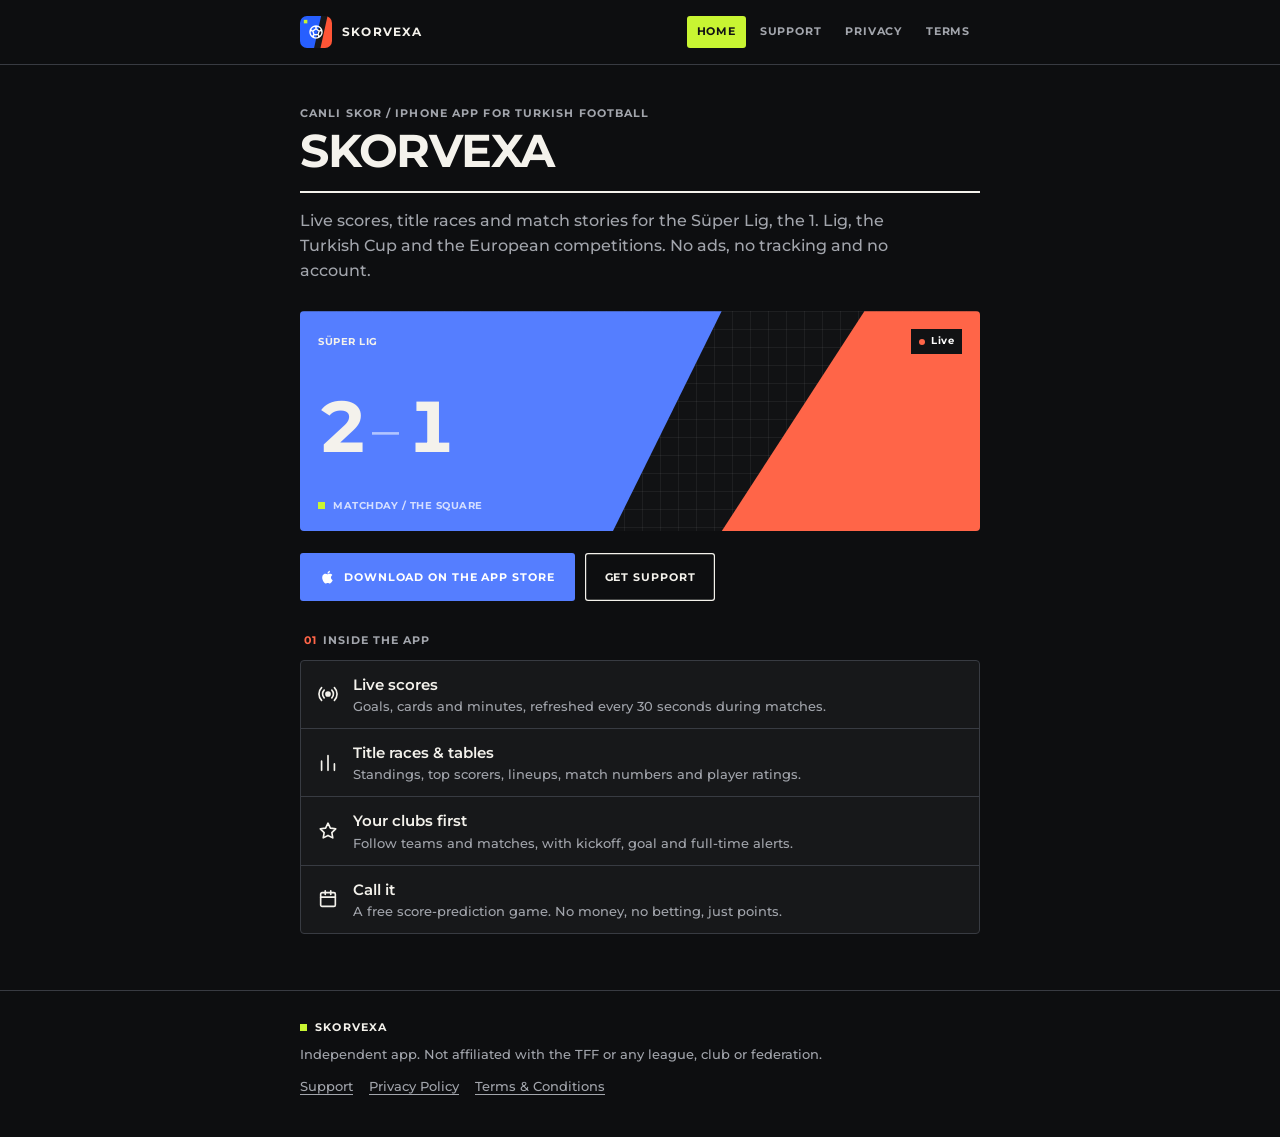
==== index.html @ 5bc700b3 "Add Skorvexa – Canli Skor website Static site for the Skorvexa iPhone app (App Store id 6826925784):" ====
<!doctype html>
<html lang="en">
<head>
  <meta charset="utf-8">
  <meta name="viewport" content="width=device-width, initial-scale=1, viewport-fit=cover">
  <title>Skorvexa – Canli Skor | Live scores for Turkish football</title>
  <meta name="description" content="Skorvexa – Canli Skor: live scores, title races and match stories for the Süper Lig and European football. No ads, no tracking, no account.">
  <meta name="apple-itunes-app" content="app-id=6826925784">
  <meta name="theme-color" content="#0d0e10">
  <meta name="color-scheme" content="dark">
  <meta property="og:title" content="Skorvexa – Canli Skor">
  <meta property="og:site_name" content="Skorvexa – Canli Skor">
  <meta property="og:description" content="Live scores, title races and match stories for Turkish football.">
  <meta property="og:type" content="website">
  <meta property="og:image" content="assets/icon-512.png">
  <link rel="icon" type="image/png" sizes="32x32" href="assets/favicon-32.png">
  <link rel="apple-touch-icon" href="assets/apple-touch-icon.png">
  <link rel="stylesheet" href="assets/style.css">
</head>
<body>
  <a class="skip" href="#main">Skip to content</a>
  <header class="topbar">
    <div class="wrap">
      <a class="brand" href="./"><img src="assets/icon-512.png" alt="" width="32" height="32">Skorvexa</a>
      <nav class="nav" aria-label="Site">
        <a href="./" aria-current="page">Home</a>
        <a href="support/">Support</a>
        <a href="privacy/">Privacy</a>
        <a href="terms/">Terms</a>
      </nav>
    </div>
  </header>

  <main id="main" class="wrap">
    <section class="masthead">
      <p class="eyebrow">Canli Skor / iPhone app for Turkish football</p>
      <h1>Skorvexa</h1>
      <hr class="rule">
      <p class="lede">Live scores, title races and match stories for the Süper Lig, the 1. Lig, the Turkish Cup and the European competitions. No ads, no tracking and no account.</p>

      <div class="poster" aria-hidden="true">
        <div class="top"><span class="tag">Süper Lig</span><span class="chip"><i></i>Live</span></div>
        <div class="score">2<span>—</span>1</div>
        <div class="foot"><b></b>Matchday / the square</div>
      </div>

      <div class="actions">
        <a class="button" href="https://apps.apple.com/app/id6826925784">
          <svg width="16" height="16" viewBox="0 0 24 24" fill="currentColor" aria-hidden="true"><path d="M16.4 12.6c0-2.4 2-3.6 2.1-3.7-1.1-1.7-2.9-1.9-3.5-1.9-1.5-.2-2.9.9-3.7.9s-1.9-.9-3.2-.8c-1.6 0-3.1 1-4 2.4-1.7 3-.4 7.4 1.2 9.8.8 1.2 1.8 2.5 3.1 2.4 1.2 0 1.7-.8 3.2-.8s1.9.8 3.2.8c1.3 0 2.2-1.2 3-2.4.9-1.4 1.3-2.7 1.3-2.8 0 0-2.7-1-2.7-3.9zM14 5.5c.7-.8 1.1-1.9 1-3-1 0-2.1.7-2.8 1.5-.6.7-1.2 1.8-1 2.9 1.1.1 2.1-.6 2.8-1.4z"/></svg>
          Download on the App Store
        </a>
        <a class="button ghost" href="support/">Get support</a>
      </div>
    </section>

    <h2 class="label"><span class="n">01</span>Inside the app</h2>
    <div class="group">
      <div class="row">
        <svg class="icon" viewBox="0 0 24 24" fill="none" stroke="currentColor" stroke-width="1.8" aria-hidden="true"><circle cx="12" cy="12" r="2.2" fill="currentColor"/><path d="M7.8 7.8a6 6 0 0 0 0 8.4M16.2 7.8a6 6 0 0 1 0 8.4M5 5a10 10 0 0 0 0 14M19 5a10 10 0 0 1 0 14" stroke-linecap="round"/></svg>
        <span class="body"><span class="title">Live scores</span><span class="detail">Goals, cards and minutes, refreshed every 30 seconds during matches.</span></span>
      </div>
      <div class="row">
        <svg class="icon" viewBox="0 0 24 24" fill="none" stroke="currentColor" stroke-width="1.8" aria-hidden="true"><path d="M5 20V10M12 20V4M19 20v-7" stroke-linecap="round"/></svg>
        <span class="body"><span class="title">Title races &amp; tables</span><span class="detail">Standings, top scorers, lineups, match numbers and player ratings.</span></span>
      </div>
      <div class="row">
        <svg class="icon" viewBox="0 0 24 24" fill="none" stroke="currentColor" stroke-width="1.8" aria-hidden="true"><path d="M12 3.5l2.6 5.3 5.8.8-4.2 4.1 1 5.8L12 16.8l-5.2 2.7 1-5.8-4.2-4.1 5.8-.8z" stroke-linejoin="round"/></svg>
        <span class="body"><span class="title">Your clubs first</span><span class="detail">Follow teams and matches, with kickoff, goal and full-time alerts.</span></span>
      </div>
      <div class="row">
        <svg class="icon" viewBox="0 0 24 24" fill="none" stroke="currentColor" stroke-width="1.8" aria-hidden="true"><rect x="4" y="5" width="16" height="15" rx="1.5"/><path d="M4 10h16M9 3v4M15 3v4" stroke-linecap="round"/></svg>
        <span class="body"><span class="title">Call it</span><span class="detail">A free score-prediction game. No money, no betting, just points.</span></span>
      </div>
    </div>
  </main>

  <footer>
    <div class="wrap">
      <div class="sig"><i></i>Skorvexa</div>
      <div>Independent app. Not affiliated with the TFF or any league, club or federation.</div>
      <nav aria-label="Footer">
        <a href="support/">Support</a>
        <a href="privacy/">Privacy Policy</a>
        <a href="terms/">Terms &amp; Conditions</a>
      </nav>
    </div>
  </footer>
</body>
</html>
---- assets/style.css ----
/* Skorvexa — website styles. Mirrors the app's dark editorial theme
   (lib/config/theme.dart → Palette.dark, AppText). */

@font-face { font-family: "Montserrat"; font-weight: 400; font-display: swap; src: url("fonts/montserrat-400.woff") format("woff"); }
@font-face { font-family: "Montserrat"; font-weight: 500; font-display: swap; src: url("fonts/montserrat-500.woff") format("woff"); }
@font-face { font-family: "Montserrat"; font-weight: 600; font-display: swap; src: url("fonts/montserrat-600.woff") format("woff"); }
@font-face { font-family: "Montserrat"; font-weight: 700; font-display: swap; src: url("fonts/montserrat-700.woff") format("woff"); }

:root {
  color-scheme: dark;
  --bg: #0d0e10;
  --surface: #17181a;
  --surface-alt: #24262a;
  --border: #383b42;
  --text: #f4f2ec;
  --text-2: #a2a5ac;
  --text-3: #72767e;
  --cobalt: #557eff;
  --live: #ff6548;
  --lime: #c8f532;
  --ink: #111214;
  --radius: 4px;
  --page: 720px;
}

*, *::before, *::after { box-sizing: border-box; }

html { -webkit-text-size-adjust: 100%; text-size-adjust: 100%; }

body {
  margin: 0;
  background: var(--bg);
  color: var(--text);
  font: 500 16px/1.55 "Montserrat", -apple-system, BlinkMacSystemFont, "Segoe UI", Roboto, sans-serif;
  -webkit-font-smoothing: antialiased;
}

a { color: var(--cobalt); text-underline-offset: 3px; }
a:hover { color: var(--text); }
:focus-visible { outline: 2px solid var(--lime); outline-offset: 3px; border-radius: 2px; }

.skip { position: absolute; left: -9999px; top: 8px; }
.skip:focus { left: 16px; z-index: 10; background: var(--lime); color: var(--ink); padding: 8px 12px; font-weight: 700; }

.wrap { width: 100%; max-width: var(--page); margin: 0 auto; padding: 0 20px; }

/* ── Top bar ─────────────────────────────────────────────────────────── */
.topbar { border-bottom: 1px solid var(--border); }
.topbar .wrap { display: flex; align-items: center; gap: 16px; min-height: 64px; flex-wrap: wrap; padding-top: 10px; padding-bottom: 10px; }
.brand { display: inline-flex; align-items: center; gap: 10px; color: var(--text); text-decoration: none; font-weight: 700; letter-spacing: 1.2px; font-size: 12px; text-transform: uppercase; }
.brand img { width: 32px; height: 32px; border-radius: 7px; }
.nav { margin-left: auto; display: flex; gap: 4px; flex-wrap: wrap; }
.nav a {
  color: var(--text-2); text-decoration: none; font-size: 10.5px; font-weight: 700;
  letter-spacing: .8px; text-transform: uppercase; padding: 8px 10px; border-radius: 3px;
}
.nav a:hover { color: var(--text); }
.nav a[aria-current="page"] { background: var(--lime); color: var(--ink); }

/* ── Masthead (EditorialMasthead) ────────────────────────────────────── */
.masthead { padding: 40px 0 0; }
.eyebrow { margin: 0 0 6px; color: var(--text-2); font-size: 11px; font-weight: 700; letter-spacing: 1.1px; text-transform: uppercase; }
h1 { margin: 0; font-size: clamp(32px, 7vw, 46px); line-height: 1.02; font-weight: 700; letter-spacing: -1.25px; text-transform: uppercase; }
.rule { height: 2px; background: var(--text); margin: 16px 0 0; border: 0; }
.lede { margin: 16px 0 0; color: var(--text-2); font-size: 16px; max-width: 56ch; }

/* ── Section labels (SettingsGroupLabel / EditorialSection) ──────────── */
.label { margin: 32px 4px 10px; color: var(--text-2); font-size: 10.5px; font-weight: 700; letter-spacing: 1px; text-transform: uppercase; }
.label .n { color: var(--live); margin-right: 6px; }

/* ── Grouped list (SettingsGroup) ────────────────────────────────────── */
.group { background: var(--surface); border: 1px solid var(--border); border-radius: var(--radius); overflow: hidden; }
.group > * + * { border-top: 1px solid var(--border); }

.row { display: flex; align-items: center; gap: 14px; min-height: 56px; padding: 12px 16px; color: var(--text); text-decoration: none; }
a.row:hover { background: var(--surface-alt); color: var(--text); }
.row .icon { flex: none; width: 22px; height: 22px; color: var(--text); }
.row .body { flex: 1; min-width: 0; }
.row .title { display: block; font-weight: 600; font-size: 15px; }
.row .detail { display: block; color: var(--text-2); font-size: 13px; overflow-wrap: anywhere; }
.row .chev { flex: none; width: 18px; height: 18px; color: var(--text-3); }

/* Document sections inside a group (privacy / terms). */
.doc { padding: 16px 16px 18px; }
.doc h2 { margin: 0 0 6px; font-size: 15px; font-weight: 700; }
.doc p, .doc ul { margin: 0; color: var(--text-2); font-size: 14.5px; }
.doc p + p, .doc p + ul, .doc ul + p { margin-top: 8px; }
.doc ul { padding-left: 18px; }
.doc li + li { margin-top: 4px; }
.doc strong { color: var(--text); font-weight: 600; }

/* FAQ: native <details>, no JavaScript. */
details { padding: 0; }
summary {
  list-style: none; cursor: pointer; display: flex; align-items: center; gap: 12px;
  padding: 15px 14px 15px 16px; font-weight: 600; font-size: 15px;
}
summary::-webkit-details-marker { display: none; }
summary::after {
  content: ""; flex: none; margin-left: auto; width: 8px; height: 8px;
  border-right: 2px solid var(--text-3); border-bottom: 2px solid var(--text-3);
  transform: rotate(45deg) translateY(-3px); transition: transform .18s ease;
}
details[open] summary::after { transform: rotate(-135deg) translateY(-1px); }
details > p { margin: -4px 16px 16px; padding-right: 20px; color: var(--text-2); font-size: 14px; }

/* ── Score poster (SplitScorePoster), used on the home page ──────────── */
.poster {
  position: relative; overflow: hidden; margin-top: 28px; border-radius: var(--radius);
  min-height: 220px; padding: 18px; display: flex; flex-direction: column; justify-content: space-between;
  background:
    linear-gradient(rgba(255,255,255,.055) 1px, transparent 1px) 0 0 / 18px 18px,
    linear-gradient(90deg, rgba(255,255,255,.055) 1px, transparent 1px) 0 0 / 18px 18px,
    var(--ink);
}
.poster::before, .poster::after { content: ""; position: absolute; inset: 0; z-index: 0; }
.poster::before { background: var(--cobalt); clip-path: polygon(0 0, 62% 0, 46% 100%, 0 100%); }
.poster::after { background: var(--live); clip-path: polygon(83% 0, 100% 0, 100% 100%, 62% 100%); }
.poster > * { position: relative; z-index: 1; }
.poster .top { display: flex; justify-content: space-between; align-items: center; gap: 12px; }
.poster .tag { font-size: 10px; font-weight: 700; letter-spacing: .5px; text-transform: uppercase; }
.poster .chip { background: var(--ink); color: #fff; padding: 5px 8px; font-size: 9.5px; font-weight: 700; letter-spacing: .4px; display: inline-flex; align-items: center; gap: 6px; }
.poster .chip i { width: 6px; height: 6px; border-radius: 50%; background: var(--live); display: inline-block; }
.poster .score { font-size: clamp(48px, 13vw, 72px); font-weight: 700; letter-spacing: -3px; line-height: .9; font-variant-numeric: tabular-nums; }
.poster .score span { color: rgba(255,255,255,.55); font-size: .38em; letter-spacing: 0; vertical-align: middle; margin: 0 .25em; }
.poster .foot { display: flex; align-items: center; gap: 8px; font-size: 9.5px; font-weight: 700; letter-spacing: .5px; text-transform: uppercase; color: rgba(255,255,255,.75); }
.poster .foot b { width: 7px; height: 7px; background: var(--lime); display: inline-block; }

/* ── Buttons (EditorialButton) ───────────────────────────────────────── */
.actions { display: flex; gap: 10px; flex-wrap: wrap; margin-top: 22px; }
.button {
  display: inline-flex; align-items: center; justify-content: center; gap: 8px; height: 48px; padding: 0 20px;
  border-radius: 3px; background: var(--cobalt); color: #fff; text-decoration: none;
  font-size: 11px; font-weight: 700; letter-spacing: .9px; text-transform: uppercase;
}
.button:hover { color: #fff; filter: brightness(1.08); }
.button.ghost { background: transparent; color: var(--text); box-shadow: inset 0 0 0 1.2px var(--text); }
.button.ghost:hover { background: var(--surface); color: var(--text); }

/* ── Footer ──────────────────────────────────────────────────────────── */
footer { margin-top: 56px; padding: 28px 0 40px; border-top: 1px solid var(--border); color: var(--text-2); font-size: 13px; }
footer .sig { display: flex; align-items: center; gap: 8px; color: var(--text); font-size: 11px; font-weight: 700; letter-spacing: 1.2px; text-transform: uppercase; margin-bottom: 8px; }
footer .sig i { width: 7px; height: 7px; background: var(--lime); display: inline-block; }
footer nav { display: flex; gap: 16px; flex-wrap: wrap; margin-top: 12px; }
footer nav a { color: var(--text-2); }

.muted { color: var(--text-2); }

@media (prefers-reduced-motion: reduce) { * { transition: none !important; } }
@media (max-width: 480px) {
  .topbar .wrap { gap: 8px; }
  .nav { margin-left: 0; width: 100%; }
  .masthead { padding-top: 28px; }
}
@media print {
  :root { --bg: #fff; --surface: #fff; --text: #111; --text-2: #333; --border: #ccc; }
  .topbar nav, .actions, .skip { display: none; }
}
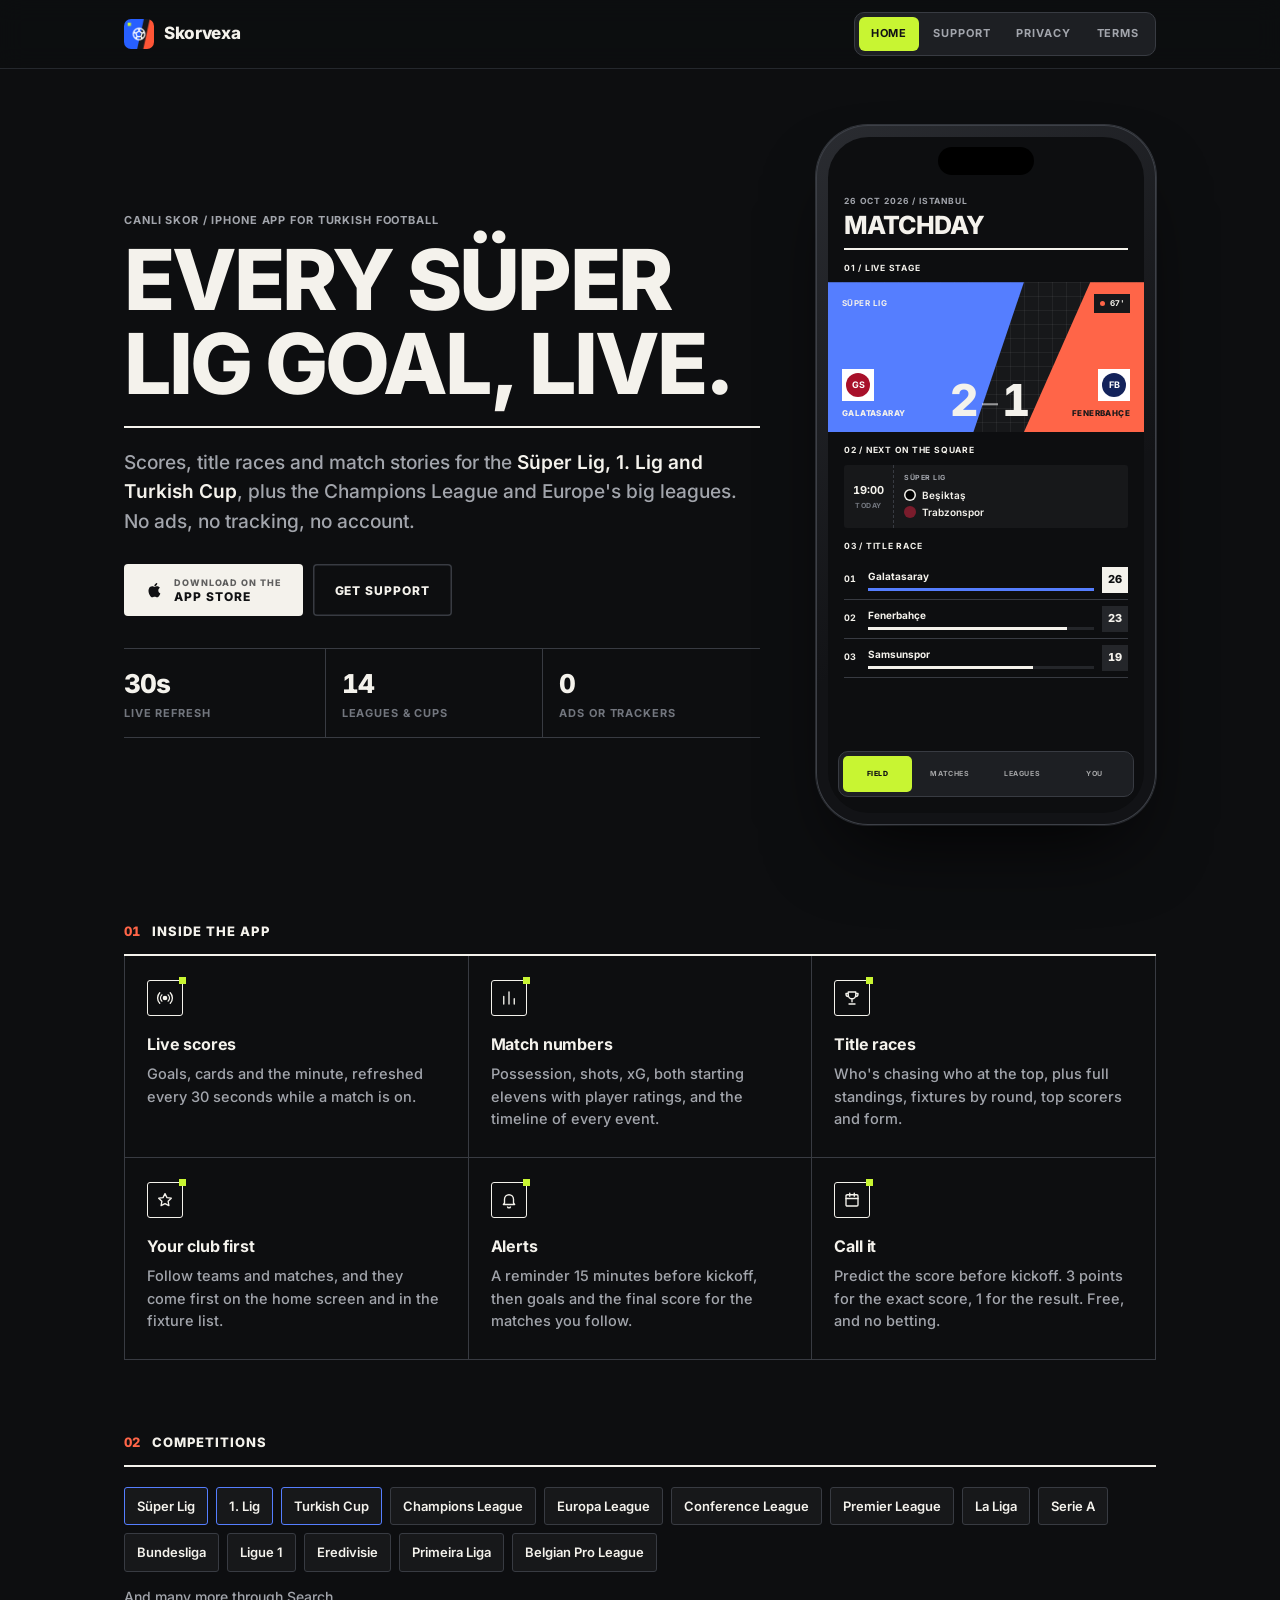
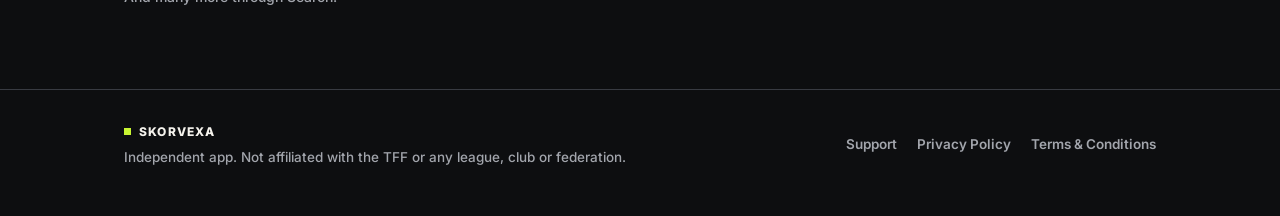
==== commit b1463568: "Redesign site and switch to Inter Home page now shows the app's FIELD screen in a phone frame, with " ====
--- a/index.html
+++ b/index.html
@@ -15,13 +15,14 @@
   <meta property="og:image" content="assets/icon-512.png">
   <link rel="icon" type="image/png" sizes="32x32" href="assets/favicon-32.png">
   <link rel="apple-touch-icon" href="assets/apple-touch-icon.png">
+  <link rel="preload" href="assets/fonts/inter-800.woff" as="font" type="font/woff" crossorigin>
   <link rel="stylesheet" href="assets/style.css">
 </head>
 <body>
   <a class="skip" href="#main">Skip to content</a>
   <header class="topbar">
     <div class="wrap">
-      <a class="brand" href="./"><img src="assets/icon-512.png" alt="" width="32" height="32">Skorvexa</a>
+      <a class="brand" href="./"><img src="assets/icon-512.png" alt="" width="30" height="30">Skorvexa</a>
       <nav class="nav" aria-label="Site">
         <a href="./" aria-current="page">Home</a>
         <a href="support/">Support</a>
@@ -32,52 +33,108 @@
   </header>
 
   <main id="main" class="wrap">
-    <section class="masthead">
-      <p class="eyebrow">Canli Skor / iPhone app for Turkish football</p>
-      <h1>Skorvexa</h1>
-      <hr class="rule">
-      <p class="lede">Live scores, title races and match stories for the Süper Lig, the 1. Lig, the Turkish Cup and the European competitions. No ads, no tracking and no account.</p>
+    <section class="hero">
+      <div>
+        <p class="eyebrow">Canli Skor / iPhone app for Turkish football</p>
+        <h1>Every Süper Lig goal, live.</h1>
+        <hr class="rule">
+        <p class="lede">Scores, title races and match stories for the <strong>Süper Lig, 1. Lig and Turkish Cup</strong>, plus the Champions League and Europe's big leagues. No ads, no tracking, no account.</p>
 
-      <div class="poster" aria-hidden="true">
-        <div class="top"><span class="tag">Süper Lig</span><span class="chip"><i></i>Live</span></div>
-        <div class="score">2<span>—</span>1</div>
-        <div class="foot"><b></b>Matchday / the square</div>
+        <div class="actions">
+          <a class="button" href="https://apps.apple.com/app/id6826925784">
+            <svg viewBox="0 0 24 24" fill="currentColor" aria-hidden="true"><path d="M16.4 12.6c0-2.4 2-3.6 2.1-3.7-1.1-1.7-2.9-1.9-3.5-1.9-1.5-.2-2.9.9-3.7.9s-1.9-.9-3.2-.8c-1.6 0-3.1 1-4 2.4-1.7 3-.4 7.4 1.2 9.8.8 1.2 1.8 2.5 3.1 2.4 1.2 0 1.7-.8 3.2-.8s1.9.8 3.2.8c1.3 0 2.2-1.2 3-2.4.9-1.4 1.3-2.7 1.3-2.8 0 0-2.7-1-2.7-3.9zM14 5.5c.7-.8 1.1-1.9 1-3-1 0-2.1.7-2.8 1.5-.6.7-1.2 1.8-1 2.9 1.1.1 2.1-.6 2.8-1.4z"/></svg>
+            <span class="stack"><small>Download on the</small>App Store</span>
+          </a>
+          <a class="button ghost" href="support/">Get support</a>
+        </div>
+
+        <div class="stats">
+          <div><b>30s</b><span>Live refresh</span></div>
+          <div><b>14</b><span>Leagues &amp; cups</span></div>
+          <div><b>0</b><span>Ads or trackers</span></div>
+        </div>
       </div>
 
-      <div class="actions">
-        <a class="button" href="https://apps.apple.com/app/id6826925784">
-          <svg width="16" height="16" viewBox="0 0 24 24" fill="currentColor" aria-hidden="true"><path d="M16.4 12.6c0-2.4 2-3.6 2.1-3.7-1.1-1.7-2.9-1.9-3.5-1.9-1.5-.2-2.9.9-3.7.9s-1.9-.9-3.2-.8c-1.6 0-3.1 1-4 2.4-1.7 3-.4 7.4 1.2 9.8.8 1.2 1.8 2.5 3.1 2.4 1.2 0 1.7-.8 3.2-.8s1.9.8 3.2.8c1.3 0 2.2-1.2 3-2.4.9-1.4 1.3-2.7 1.3-2.8 0 0-2.7-1-2.7-3.9zM14 5.5c.7-.8 1.1-1.9 1-3-1 0-2.1.7-2.8 1.5-.6.7-1.2 1.8-1 2.9 1.1.1 2.1-.6 2.8-1.4z"/></svg>
-          Download on the App Store
-        </a>
-        <a class="button ghost" href="support/">Get support</a>
+      <div class="phone" aria-hidden="true">
+        <div class="screen">
+          <div class="issue">26 Oct 2026 / Istanbul</div>
+          <div class="title">MATCHDAY</div>
+          <div class="bar"></div>
+          <div class="sec">01 / Live stage</div>
+          <div class="mini-poster">
+            <div class="row1"><span>Süper Lig</span><span class="chip"><i></i>67'</span></div>
+            <div class="row2">
+              <div class="team"><span class="crest"><b style="background:#a8102a">GS</b></span>Galatasaray</div>
+              <div class="big">2<span>—</span>1</div>
+              <div class="team away"><span class="crest"><b style="background:#13235b">FB</b></span>Fenerbahçe</div>
+            </div>
+          </div>
+          <div class="sec">02 / Next on the square</div>
+          <div class="ticket">
+            <div class="stub"><div><b>19:00</b><span>TODAY</span></div></div>
+            <div class="teams"><div class="comp">Süper Lig</div>
+              <div class="t"><i style="background:#000;box-shadow:inset 0 0 0 1.5px #f4f2ec"></i>Beşiktaş</div>
+              <div class="t"><i style="background:#7a1c2c"></i>Trabzonspor</div></div>
+          </div>
+          <div class="sec">03 / Title race</div>
+          <div class="lane lead"><span class="r">01</span><span class="n">Galatasaray<span class="meter"><b style="width:100%"></b></span></span><span class="p">26</span></div>
+          <div class="lane"><span class="r">02</span><span class="n">Fenerbahçe<span class="meter"><b style="width:88%"></b></span></span><span class="p">23</span></div>
+          <div class="lane"><span class="r">03</span><span class="n">Samsunspor<span class="meter"><b style="width:73%"></b></span></span><span class="p">19</span></div>
+          <div class="mini-dock"><span>FIELD</span><span>MATCHES</span><span>LEAGUES</span><span>YOU</span></div>
+        </div>
       </div>
     </section>
 
-    <h2 class="label"><span class="n">01</span>Inside the app</h2>
-    <div class="group">
-      <div class="row">
-        <svg class="icon" viewBox="0 0 24 24" fill="none" stroke="currentColor" stroke-width="1.8" aria-hidden="true"><circle cx="12" cy="12" r="2.2" fill="currentColor"/><path d="M7.8 7.8a6 6 0 0 0 0 8.4M16.2 7.8a6 6 0 0 1 0 8.4M5 5a10 10 0 0 0 0 14M19 5a10 10 0 0 1 0 14" stroke-linecap="round"/></svg>
-        <span class="body"><span class="title">Live scores</span><span class="detail">Goals, cards and minutes, refreshed every 30 seconds during matches.</span></span>
+    <div class="section-head"><span class="n">01</span><h2>Inside the app</h2></div>
+    <div class="features">
+      <div class="feature">
+        <div class="icon"><svg viewBox="0 0 24 24" fill="none" stroke="currentColor" stroke-width="1.8" aria-hidden="true"><circle cx="12" cy="12" r="2.2" fill="currentColor"/><path d="M7.8 7.8a6 6 0 0 0 0 8.4M16.2 7.8a6 6 0 0 1 0 8.4M5 5a10 10 0 0 0 0 14M19 5a10 10 0 0 1 0 14" stroke-linecap="round"/></svg></div>
+        <h3>Live scores</h3>
+        <p>Goals, cards and the minute, refreshed every 30 seconds while a match is on.</p>
       </div>
-      <div class="row">
-        <svg class="icon" viewBox="0 0 24 24" fill="none" stroke="currentColor" stroke-width="1.8" aria-hidden="true"><path d="M5 20V10M12 20V4M19 20v-7" stroke-linecap="round"/></svg>
-        <span class="body"><span class="title">Title races &amp; tables</span><span class="detail">Standings, top scorers, lineups, match numbers and player ratings.</span></span>
+      <div class="feature">
+        <div class="icon"><svg viewBox="0 0 24 24" fill="none" stroke="currentColor" stroke-width="1.8" aria-hidden="true"><path d="M5 20V10M12 20V4M19 20v-7" stroke-linecap="round"/></svg></div>
+        <h3>Match numbers</h3>
+        <p>Possession, shots, xG, both starting elevens with player ratings, and the timeline of every event.</p>
       </div>
-      <div class="row">
-        <svg class="icon" viewBox="0 0 24 24" fill="none" stroke="currentColor" stroke-width="1.8" aria-hidden="true"><path d="M12 3.5l2.6 5.3 5.8.8-4.2 4.1 1 5.8L12 16.8l-5.2 2.7 1-5.8-4.2-4.1 5.8-.8z" stroke-linejoin="round"/></svg>
-        <span class="body"><span class="title">Your clubs first</span><span class="detail">Follow teams and matches, with kickoff, goal and full-time alerts.</span></span>
+      <div class="feature">
+        <div class="icon"><svg viewBox="0 0 24 24" fill="none" stroke="currentColor" stroke-width="1.8" aria-hidden="true"><path d="M7 4h10v4a5 5 0 0 1-10 0V4zM7 6H4v1a3 3 0 0 0 3 3M17 6h3v1a3 3 0 0 1-3 3M12 13v4M8 20h8" stroke-linecap="round" stroke-linejoin="round"/></svg></div>
+        <h3>Title races</h3>
+        <p>Who's chasing who at the top, plus full standings, fixtures by round, top scorers and form.</p>
       </div>
-      <div class="row">
-        <svg class="icon" viewBox="0 0 24 24" fill="none" stroke="currentColor" stroke-width="1.8" aria-hidden="true"><rect x="4" y="5" width="16" height="15" rx="1.5"/><path d="M4 10h16M9 3v4M15 3v4" stroke-linecap="round"/></svg>
-        <span class="body"><span class="title">Call it</span><span class="detail">A free score-prediction game. No money, no betting, just points.</span></span>
+      <div class="feature">
+        <div class="icon"><svg viewBox="0 0 24 24" fill="none" stroke="currentColor" stroke-width="1.8" aria-hidden="true"><path d="M12 3.5l2.6 5.3 5.8.8-4.2 4.1 1 5.8L12 16.8l-5.2 2.7 1-5.8-4.2-4.1 5.8-.8z" stroke-linejoin="round"/></svg></div>
+        <h3>Your club first</h3>
+        <p>Follow teams and matches, and they come first on the home screen and in the fixture list.</p>
+      </div>
+      <div class="feature">
+        <div class="icon"><svg viewBox="0 0 24 24" fill="none" stroke="currentColor" stroke-width="1.8" aria-hidden="true"><path d="M6 16V11a6 6 0 0 1 12 0v5l1.5 2h-15zM10 20.5a2 2 0 0 0 4 0" stroke-linejoin="round"/></svg></div>
+        <h3>Alerts</h3>
+        <p>A reminder 15 minutes before kickoff, then goals and the final score for the matches you follow.</p>
+      </div>
+      <div class="feature">
+        <div class="icon"><svg viewBox="0 0 24 24" fill="none" stroke="currentColor" stroke-width="1.8" aria-hidden="true"><rect x="4" y="5" width="16" height="15" rx="1.5"/><path d="M4 10h16M9 3v4M15 3v4" stroke-linecap="round"/></svg></div>
+        <h3>Call it</h3>
+        <p>Predict the score before kickoff. 3 points for the exact score, 1 for the result. Free, and no betting.</p>
       </div>
     </div>
+
+    <div class="section-head"><span class="n">02</span><h2>Competitions</h2></div>
+    <div class="leagues">
+      <span class="tr">Süper Lig</span><span class="tr">1. Lig</span><span class="tr">Turkish Cup</span>
+      <span>Champions League</span><span>Europa League</span><span>Conference League</span>
+      <span>Premier League</span><span>La Liga</span><span>Serie A</span><span>Bundesliga</span>
+      <span>Ligue 1</span><span>Eredivisie</span><span>Primeira Liga</span><span>Belgian Pro League</span>
+    </div>
+    <p class="muted" style="margin-top:14px;font-size:14px">And many more through Search.</p>
   </main>
 
   <footer>
     <div class="wrap">
-      <div class="sig"><i></i>Skorvexa</div>
-      <div>Independent app. Not affiliated with the TFF or any league, club or federation.</div>
+      <div>
+        <div class="sig"><i></i>Skorvexa</div>
+        <div>Independent app. Not affiliated with the TFF or any league, club or federation.</div>
+      </div>
       <nav aria-label="Footer">
         <a href="support/">Support</a>
         <a href="privacy/">Privacy Policy</a>
--- a/assets/style.css
+++ b/assets/style.css
@@ -1,16 +1,20 @@
-/* Skorvexa — website styles. Mirrors the app's dark editorial theme
-   (lib/config/theme.dart → Palette.dark, AppText). */
-
-@font-face { font-family: "Montserrat"; font-weight: 400; font-display: swap; src: url("fonts/montserrat-400.woff") format("woff"); }
-@font-face { font-family: "Montserrat"; font-weight: 500; font-display: swap; src: url("fonts/montserrat-500.woff") format("woff"); }
-@font-face { font-family: "Montserrat"; font-weight: 600; font-display: swap; src: url("fonts/montserrat-600.woff") format("woff"); }
-@font-face { font-family: "Montserrat"; font-weight: 700; font-display: swap; src: url("fonts/montserrat-700.woff") format("woff"); }
+/* Skorvexa – website styles.
+   Same palette and type as the app (lib/config/theme.dart → Palette.dark,
+   AppText): stadium ink, cobalt for data, signal orange for live, lime for
+   selection. Set in Inter, like the app. */
+
+@font-face { font-family: "Inter"; font-weight: 400; font-display: swap; src: url("fonts/inter-400.woff") format("woff"); }
+@font-face { font-family: "Inter"; font-weight: 500; font-display: swap; src: url("fonts/inter-500.woff") format("woff"); }
+@font-face { font-family: "Inter"; font-weight: 600; font-display: swap; src: url("fonts/inter-600.woff") format("woff"); }
+@font-face { font-family: "Inter"; font-weight: 700; font-display: swap; src: url("fonts/inter-700.woff") format("woff"); }
+@font-face { font-family: "Inter"; font-weight: 800; font-display: swap; src: url("fonts/inter-800.woff") format("woff"); }
 
 :root {
   color-scheme: dark;
   --bg: #0d0e10;
   --surface: #17181a;
   --surface-alt: #24262a;
+  --dock: #1d1f23;
   --border: #383b42;
   --text: #f4f2ec;
   --text-2: #a2a5ac;
@@ -20,139 +24,231 @@
   --lime: #c8f532;
   --ink: #111214;
   --radius: 4px;
-  --page: 720px;
+  --page: 1080px;
+  --read: 720px;
 }
 
 *, *::before, *::after { box-sizing: border-box; }
-
-html { -webkit-text-size-adjust: 100%; text-size-adjust: 100%; }
+html { -webkit-text-size-adjust: 100%; text-size-adjust: 100%; scroll-behavior: smooth; }
 
 body {
   margin: 0;
   background: var(--bg);
   color: var(--text);
-  font: 500 16px/1.55 "Montserrat", -apple-system, BlinkMacSystemFont, "Segoe UI", Roboto, sans-serif;
+  font: 500 16px/1.6 "Inter", -apple-system, BlinkMacSystemFont, "Segoe UI", Roboto, sans-serif;
+  font-feature-settings: "cv11", "calt";
   -webkit-font-smoothing: antialiased;
-}
-
-a { color: var(--cobalt); text-underline-offset: 3px; }
+  -moz-osx-font-smoothing: grayscale;
+}
+
+a { color: var(--cobalt); text-underline-offset: 3px; text-decoration-thickness: 1px; }
 a:hover { color: var(--text); }
 :focus-visible { outline: 2px solid var(--lime); outline-offset: 3px; border-radius: 2px; }
+img, svg { display: block; }
 
 .skip { position: absolute; left: -9999px; top: 8px; }
-.skip:focus { left: 16px; z-index: 10; background: var(--lime); color: var(--ink); padding: 8px 12px; font-weight: 700; }
-
-.wrap { width: 100%; max-width: var(--page); margin: 0 auto; padding: 0 20px; }
-
-/* ── Top bar ─────────────────────────────────────────────────────────── */
-.topbar { border-bottom: 1px solid var(--border); }
-.topbar .wrap { display: flex; align-items: center; gap: 16px; min-height: 64px; flex-wrap: wrap; padding-top: 10px; padding-bottom: 10px; }
-.brand { display: inline-flex; align-items: center; gap: 10px; color: var(--text); text-decoration: none; font-weight: 700; letter-spacing: 1.2px; font-size: 12px; text-transform: uppercase; }
-.brand img { width: 32px; height: 32px; border-radius: 7px; }
-.nav { margin-left: auto; display: flex; gap: 4px; flex-wrap: wrap; }
+.skip:focus { left: 16px; z-index: 20; background: var(--lime); color: var(--ink); padding: 8px 12px; font-weight: 700; }
+
+.wrap { width: 100%; max-width: var(--page); margin: 0 auto; padding: 0 24px; }
+.wrap.read { max-width: var(--read); }
+
+/* Uppercase micro-label (AppText.label) */
+.eyebrow, .label, .tag {
+  font-size: 11px; font-weight: 700; letter-spacing: .08em; text-transform: uppercase;
+}
+.num { font-variant-numeric: tabular-nums; }
+
+/* ── Top bar: brand + an ink "ticket" nav, like the app's tab dock ───── */
+.topbar { position: sticky; top: 0; z-index: 10; background: rgba(13,14,16,.86); backdrop-filter: saturate(140%) blur(12px); -webkit-backdrop-filter: saturate(140%) blur(12px); border-bottom: 1px solid rgba(56,59,66,.6); }
+.topbar .wrap { display: flex; align-items: center; gap: 16px; min-height: 68px; }
+.brand { display: inline-flex; align-items: center; gap: 10px; color: var(--text); text-decoration: none; font-weight: 800; font-size: 17px; letter-spacing: -.02em; }
+.brand img { width: 30px; height: 30px; border-radius: 7px; }
+.nav { margin-left: auto; display: flex; gap: 2px; padding: 4px; background: var(--dock); border: 1px solid var(--border); border-radius: 10px; }
 .nav a {
-  color: var(--text-2); text-decoration: none; font-size: 10.5px; font-weight: 700;
-  letter-spacing: .8px; text-transform: uppercase; padding: 8px 10px; border-radius: 3px;
-}
-.nav a:hover { color: var(--text); }
+  color: var(--text-2); text-decoration: none; font-size: 11px; font-weight: 700;
+  letter-spacing: .08em; text-transform: uppercase; padding: 8px 12px; border-radius: 6px;
+}
+.nav a:hover { color: var(--text); background: var(--surface-alt); }
 .nav a[aria-current="page"] { background: var(--lime); color: var(--ink); }
 
 /* ── Masthead (EditorialMasthead) ────────────────────────────────────── */
-.masthead { padding: 40px 0 0; }
-.eyebrow { margin: 0 0 6px; color: var(--text-2); font-size: 11px; font-weight: 700; letter-spacing: 1.1px; text-transform: uppercase; }
-h1 { margin: 0; font-size: clamp(32px, 7vw, 46px); line-height: 1.02; font-weight: 700; letter-spacing: -1.25px; text-transform: uppercase; }
-.rule { height: 2px; background: var(--text); margin: 16px 0 0; border: 0; }
-.lede { margin: 16px 0 0; color: var(--text-2); font-size: 16px; max-width: 56ch; }
-
-/* ── Section labels (SettingsGroupLabel / EditorialSection) ──────────── */
-.label { margin: 32px 4px 10px; color: var(--text-2); font-size: 10.5px; font-weight: 700; letter-spacing: 1px; text-transform: uppercase; }
+.masthead { padding: 56px 0 0; }
+.eyebrow { margin: 0 0 8px; color: var(--text-2); }
+h1 {
+  margin: 0; font-size: clamp(36px, 6.4vw, 64px); line-height: 1; font-weight: 800;
+  letter-spacing: -.035em; text-transform: uppercase;
+}
+.rule { height: 2px; background: var(--text); margin: 20px 0 0; border: 0; }
+.lede { margin: 20px 0 0; color: var(--text-2); font-size: 18px; line-height: 1.55; max-width: 34em; }
+.lede strong { color: var(--text); font-weight: 600; }
+
+/* ── Home hero: copy on the left, the app on the right ───────────────── */
+.hero { display: grid; grid-template-columns: minmax(0, 1fr) 340px; gap: 56px; align-items: center; padding: 56px 0 24px; }
+.hero h1 { font-size: clamp(44px, 7.5vw, 84px); }
+.hero .lede { font-size: 19px; }
+.stats { display: flex; gap: 0; margin-top: 32px; border-top: 1px solid var(--border); border-bottom: 1px solid var(--border); }
+.stats div { flex: 1; padding: 14px 16px 14px 0; }
+.stats div + div { padding-left: 16px; border-left: 1px solid var(--border); }
+.stats b { display: block; font-size: 26px; font-weight: 800; letter-spacing: -.03em; font-variant-numeric: tabular-nums; }
+.stats span { display: block; color: var(--text-3); font-size: 11px; font-weight: 700; letter-spacing: .08em; text-transform: uppercase; }
+
+/* ── Buttons (EditorialButton) ───────────────────────────────────────── */
+.actions { display: flex; gap: 10px; flex-wrap: wrap; margin-top: 28px; }
+.button {
+  display: inline-flex; align-items: center; justify-content: center; gap: 10px; height: 52px; padding: 0 22px;
+  border-radius: 4px; background: var(--text); color: var(--ink); text-decoration: none;
+  font-size: 12px; font-weight: 800; letter-spacing: .08em; text-transform: uppercase;
+  transition: transform .15s ease, background .15s ease;
+}
+.button:hover { color: var(--ink); background: #fff; transform: translateY(-1px); }
+.button svg { width: 18px; height: 18px; }
+.button.ghost { background: transparent; color: var(--text); box-shadow: inset 0 0 0 1.5px var(--border); }
+.button.ghost:hover { box-shadow: inset 0 0 0 1.5px var(--text); background: transparent; color: var(--text); }
+.button small { display: block; font-size: 9px; letter-spacing: .1em; opacity: .65; line-height: 1; margin-bottom: 3px; }
+.button .stack { display: flex; flex-direction: column; align-items: flex-start; line-height: 1.1; }
+
+/* ── Phone mockup: the app's FIELD screen, drawn in HTML ─────────────── */
+.phone {
+  position: relative; width: 340px; height: 700px; border-radius: 52px; padding: 12px;
+  background: linear-gradient(145deg, #2a2c31, #121316 60%); box-shadow: 0 40px 80px -30px rgba(0,0,0,.9), 0 0 0 1px #33363c, inset 0 0 0 1px #3d4047;
+}
+.phone::before { content: ""; position: absolute; left: 50%; top: 22px; width: 96px; height: 28px; margin-left: -48px; background: #000; border-radius: 20px; z-index: 3; }
+.screen { position: relative; height: 100%; border-radius: 41px; overflow: hidden; background: var(--bg); padding: 58px 16px 0; font-size: 12px; }
+.screen .issue { color: var(--text-2); font-size: 8.5px; font-weight: 700; letter-spacing: .1em; text-transform: uppercase; }
+.screen .title { font-size: 25px; font-weight: 800; letter-spacing: -.04em; line-height: 1; margin-top: 4px; }
+.screen .bar { height: 2px; background: var(--text); margin: 10px 0 12px; }
+.screen .sec { font-size: 8.5px; font-weight: 700; letter-spacing: .09em; text-transform: uppercase; margin: 12px 0 7px; }
+
+.mini-poster { position: relative; height: 150px; margin: 0 -16px; padding: 12px 14px; overflow: hidden; display: flex; flex-direction: column; justify-content: space-between;
+  background: linear-gradient(rgba(255,255,255,.05) 1px, transparent 1px) 0 0/14px 14px, linear-gradient(90deg, rgba(255,255,255,.05) 1px, transparent 1px) 0 0/14px 14px, #17181a; }
+.mini-poster::before, .mini-poster::after { content: ""; position: absolute; inset: 0; }
+.mini-poster::before { background: var(--cobalt); clip-path: polygon(0 0, 62% 0, 46% 100%, 0 100%); }
+.mini-poster::after { background: var(--live); clip-path: polygon(83% 0, 100% 0, 100% 100%, 62% 100%); }
+.mini-poster > * { position: relative; z-index: 1; }
+.mini-poster .row1 { display: flex; justify-content: space-between; align-items: center; font-size: 8px; font-weight: 700; letter-spacing: .06em; text-transform: uppercase; }
+.mini-poster .chip { background: #17181a; padding: 3px 6px; display: inline-flex; gap: 5px; align-items: center; }
+.mini-poster .chip i { width: 5px; height: 5px; border-radius: 50%; background: var(--live); animation: pulse 1.4s ease-in-out infinite; }
+.mini-poster .row2 { display: flex; align-items: flex-end; justify-content: space-between; }
+.mini-poster .team { display: flex; flex-direction: column; gap: 6px; font-size: 8px; font-weight: 800; letter-spacing: .05em; text-transform: uppercase; }
+.mini-poster .team.away { align-items: flex-end; color: #17181a; }
+.mini-poster .crest { width: 32px; height: 32px; background: #fff; display: grid; place-items: center; }
+.mini-poster .crest b { width: 24px; height: 24px; border-radius: 50%; display: grid; place-items: center; color: #fff; font-size: 9px; letter-spacing: 0; }
+.mini-poster .big { font-size: 44px; font-weight: 800; letter-spacing: -.05em; line-height: .9; font-variant-numeric: tabular-nums; }
+.mini-poster .big span { color: rgba(255,255,255,.55); font-size: 16px; margin: 0 6px; vertical-align: middle; }
+
+.ticket { display: flex; background: var(--surface); border-radius: 3px; margin-bottom: 6px; }
+.ticket .stub { width: 50px; display: grid; place-items: center; text-align: center; border-right: 1px dashed var(--border); padding: 8px 0; }
+.ticket .stub b { display: block; font-size: 11px; font-variant-numeric: tabular-nums; }
+.ticket .stub span { display: block; color: var(--text-3); font-size: 7px; font-weight: 700; letter-spacing: .08em; }
+.ticket .teams { flex: 1; padding: 7px 10px; }
+.ticket .comp { color: var(--text-2); font-size: 7px; font-weight: 700; letter-spacing: .08em; text-transform: uppercase; margin-bottom: 4px; }
+.ticket .t { display: flex; align-items: center; gap: 6px; font-size: 10px; font-weight: 600; line-height: 1.7; }
+.ticket .t i { width: 12px; height: 12px; border-radius: 50%; flex: none; }
+
+.lane { display: flex; align-items: center; gap: 8px; padding: 6px 0; border-bottom: 1px solid var(--border); }
+.lane .r { width: 16px; font-size: 9px; font-weight: 700; font-variant-numeric: tabular-nums; }
+.lane .n { flex: 1; font-size: 10px; font-weight: 700; }
+.lane .meter { display: block; height: 3px; background: var(--surface-alt); margin-top: 4px; }
+.lane .meter b { display: block; height: 100%; background: var(--text); }
+.lane.lead .meter b { background: var(--cobalt); }
+.lane .p { width: 26px; height: 26px; display: grid; place-items: center; background: var(--surface-alt); font-size: 11px; font-weight: 800; font-variant-numeric: tabular-nums; }
+.lane.lead .p { background: var(--text); color: var(--bg); }
+
+.mini-dock { position: absolute; left: 10px; right: 10px; bottom: 16px; height: 46px; background: var(--dock); border: 1px solid var(--border); border-radius: 10px; display: flex; padding: 4px; gap: 3px; }
+.mini-dock span { flex: 1; display: grid; place-items: center; font-size: 7px; font-weight: 700; letter-spacing: .08em; color: rgba(255,255,255,.6); border-radius: 5px; }
+.mini-dock span:first-child { background: var(--lime); color: var(--ink); font-weight: 800; }
+
+@keyframes pulse { 50% { opacity: .35; } }
+
+/* ── Feature grid ("Inside the app") ─────────────────────────────────── */
+.section-head { display: flex; align-items: baseline; gap: 12px; margin: 72px 0 0; padding-bottom: 12px; border-bottom: 2px solid var(--text); }
+.section-head h2 { margin: 0; font-size: 13px; font-weight: 800; letter-spacing: .08em; text-transform: uppercase; }
+.section-head .n { color: var(--live); font-size: 13px; font-weight: 800; font-variant-numeric: tabular-nums; }
+.features { display: grid; grid-template-columns: repeat(3, 1fr); border-left: 1px solid var(--border); }
+.feature { padding: 24px 22px 26px; border-right: 1px solid var(--border); border-bottom: 1px solid var(--border); }
+.feature .icon { width: 36px; height: 36px; display: grid; place-items: center; border: 1.5px solid var(--text); border-radius: 3px; margin-bottom: 16px; position: relative; }
+.feature .icon::after { content: ""; position: absolute; right: -4px; top: -4px; width: 7px; height: 7px; background: var(--lime); }
+.feature .icon svg { width: 18px; height: 18px; }
+.feature h3 { margin: 0 0 6px; font-size: 16px; font-weight: 700; letter-spacing: -.01em; }
+.feature p { margin: 0; color: var(--text-2); font-size: 14.5px; line-height: 1.55; }
+
+/* Competitions strip */
+.leagues { display: flex; flex-wrap: wrap; gap: 8px; margin-top: 20px; }
+.leagues span { padding: 8px 12px; border: 1px solid var(--border); border-radius: 3px; font-size: 13px; font-weight: 600; background: var(--surface); }
+.leagues span.tr { border-color: var(--cobalt); }
+
+/* ── Section labels (SettingsGroupLabel) ─────────────────────────────── */
+.label { margin: 36px 4px 10px; color: var(--text-2); font-size: 11px; }
 .label .n { color: var(--live); margin-right: 6px; }
 
 /* ── Grouped list (SettingsGroup) ────────────────────────────────────── */
 .group { background: var(--surface); border: 1px solid var(--border); border-radius: var(--radius); overflow: hidden; }
 .group > * + * { border-top: 1px solid var(--border); }
 
-.row { display: flex; align-items: center; gap: 14px; min-height: 56px; padding: 12px 16px; color: var(--text); text-decoration: none; }
+.row { display: flex; align-items: center; gap: 14px; min-height: 58px; padding: 13px 18px; color: var(--text); text-decoration: none; }
 a.row:hover { background: var(--surface-alt); color: var(--text); }
 .row .icon { flex: none; width: 22px; height: 22px; color: var(--text); }
 .row .body { flex: 1; min-width: 0; }
-.row .title { display: block; font-weight: 600; font-size: 15px; }
-.row .detail { display: block; color: var(--text-2); font-size: 13px; overflow-wrap: anywhere; }
+.row .title { display: block; font-weight: 600; font-size: 15.5px; letter-spacing: -.01em; }
+.row .detail { display: block; color: var(--text-2); font-size: 13.5px; overflow-wrap: anywhere; }
 .row .chev { flex: none; width: 18px; height: 18px; color: var(--text-3); }
 
-/* Document sections inside a group (privacy / terms). */
-.doc { padding: 16px 16px 18px; }
-.doc h2 { margin: 0 0 6px; font-size: 15px; font-weight: 700; }
-.doc p, .doc ul { margin: 0; color: var(--text-2); font-size: 14.5px; }
-.doc p + p, .doc p + ul, .doc ul + p { margin-top: 8px; }
+/* Document sections (privacy / terms) */
+.doc { padding: 20px 20px 22px; }
+.doc h2 { margin: 0 0 8px; font-size: 16px; font-weight: 700; letter-spacing: -.01em; }
+.doc p, .doc ul { margin: 0; color: var(--text-2); font-size: 15px; line-height: 1.65; }
+.doc p + p, .doc p + ul, .doc ul + p { margin-top: 10px; }
 .doc ul { padding-left: 18px; }
 .doc li + li { margin-top: 4px; }
 .doc strong { color: var(--text); font-weight: 600; }
 
-/* FAQ: native <details>, no JavaScript. */
+/* FAQ: native <details>, no JavaScript */
 details { padding: 0; }
 summary {
   list-style: none; cursor: pointer; display: flex; align-items: center; gap: 12px;
-  padding: 15px 14px 15px 16px; font-weight: 600; font-size: 15px;
+  padding: 17px 16px 17px 18px; font-weight: 600; font-size: 15.5px; letter-spacing: -.01em;
 }
 summary::-webkit-details-marker { display: none; }
+summary:hover { background: var(--surface-alt); }
 summary::after {
   content: ""; flex: none; margin-left: auto; width: 8px; height: 8px;
   border-right: 2px solid var(--text-3); border-bottom: 2px solid var(--text-3);
   transform: rotate(45deg) translateY(-3px); transition: transform .18s ease;
 }
 details[open] summary::after { transform: rotate(-135deg) translateY(-1px); }
-details > p { margin: -4px 16px 16px; padding-right: 20px; color: var(--text-2); font-size: 14px; }
-
-/* ── Score poster (SplitScorePoster), used on the home page ──────────── */
-.poster {
-  position: relative; overflow: hidden; margin-top: 28px; border-radius: var(--radius);
-  min-height: 220px; padding: 18px; display: flex; flex-direction: column; justify-content: space-between;
-  background:
-    linear-gradient(rgba(255,255,255,.055) 1px, transparent 1px) 0 0 / 18px 18px,
-    linear-gradient(90deg, rgba(255,255,255,.055) 1px, transparent 1px) 0 0 / 18px 18px,
-    var(--ink);
-}
-.poster::before, .poster::after { content: ""; position: absolute; inset: 0; z-index: 0; }
-.poster::before { background: var(--cobalt); clip-path: polygon(0 0, 62% 0, 46% 100%, 0 100%); }
-.poster::after { background: var(--live); clip-path: polygon(83% 0, 100% 0, 100% 100%, 62% 100%); }
-.poster > * { position: relative; z-index: 1; }
-.poster .top { display: flex; justify-content: space-between; align-items: center; gap: 12px; }
-.poster .tag { font-size: 10px; font-weight: 700; letter-spacing: .5px; text-transform: uppercase; }
-.poster .chip { background: var(--ink); color: #fff; padding: 5px 8px; font-size: 9.5px; font-weight: 700; letter-spacing: .4px; display: inline-flex; align-items: center; gap: 6px; }
-.poster .chip i { width: 6px; height: 6px; border-radius: 50%; background: var(--live); display: inline-block; }
-.poster .score { font-size: clamp(48px, 13vw, 72px); font-weight: 700; letter-spacing: -3px; line-height: .9; font-variant-numeric: tabular-nums; }
-.poster .score span { color: rgba(255,255,255,.55); font-size: .38em; letter-spacing: 0; vertical-align: middle; margin: 0 .25em; }
-.poster .foot { display: flex; align-items: center; gap: 8px; font-size: 9.5px; font-weight: 700; letter-spacing: .5px; text-transform: uppercase; color: rgba(255,255,255,.75); }
-.poster .foot b { width: 7px; height: 7px; background: var(--lime); display: inline-block; }
-
-/* ── Buttons (EditorialButton) ───────────────────────────────────────── */
-.actions { display: flex; gap: 10px; flex-wrap: wrap; margin-top: 22px; }
-.button {
-  display: inline-flex; align-items: center; justify-content: center; gap: 8px; height: 48px; padding: 0 20px;
-  border-radius: 3px; background: var(--cobalt); color: #fff; text-decoration: none;
-  font-size: 11px; font-weight: 700; letter-spacing: .9px; text-transform: uppercase;
-}
-.button:hover { color: #fff; filter: brightness(1.08); }
-.button.ghost { background: transparent; color: var(--text); box-shadow: inset 0 0 0 1.2px var(--text); }
-.button.ghost:hover { background: var(--surface); color: var(--text); }
+details > p { margin: -2px 18px 18px; padding-right: 20px; color: var(--text-2); font-size: 14.5px; line-height: 1.6; }
 
 /* ── Footer ──────────────────────────────────────────────────────────── */
-footer { margin-top: 56px; padding: 28px 0 40px; border-top: 1px solid var(--border); color: var(--text-2); font-size: 13px; }
-footer .sig { display: flex; align-items: center; gap: 8px; color: var(--text); font-size: 11px; font-weight: 700; letter-spacing: 1.2px; text-transform: uppercase; margin-bottom: 8px; }
+footer { margin-top: 80px; padding: 32px 0 48px; border-top: 1px solid var(--border); color: var(--text-2); font-size: 13.5px; }
+footer .wrap { display: flex; justify-content: space-between; gap: 24px; flex-wrap: wrap; }
+footer .sig { display: flex; align-items: center; gap: 8px; color: var(--text); font-size: 12px; font-weight: 800; letter-spacing: .1em; text-transform: uppercase; margin-bottom: 6px; }
 footer .sig i { width: 7px; height: 7px; background: var(--lime); display: inline-block; }
-footer nav { display: flex; gap: 16px; flex-wrap: wrap; margin-top: 12px; }
-footer nav a { color: var(--text-2); }
+footer nav { display: flex; gap: 20px; flex-wrap: wrap; align-items: center; }
+footer nav a { color: var(--text-2); text-decoration: none; font-weight: 600; }
+footer nav a:hover { color: var(--text); }
 
 .muted { color: var(--text-2); }
 
-@media (prefers-reduced-motion: reduce) { * { transition: none !important; } }
-@media (max-width: 480px) {
-  .topbar .wrap { gap: 8px; }
+/* ── Responsive ──────────────────────────────────────────────────────── */
+@media (max-width: 900px) {
+  .hero { grid-template-columns: 1fr; gap: 40px; padding-top: 40px; }
+  .hero .phone { margin: 0 auto; }
+  .features { grid-template-columns: 1fr 1fr; }
+}
+@media (max-width: 560px) {
+  .wrap { padding: 0 18px; }
+  .topbar .wrap { flex-wrap: wrap; gap: 10px; padding-top: 12px; padding-bottom: 12px; }
   .nav { margin-left: 0; width: 100%; }
-  .masthead { padding-top: 28px; }
-}
+  .nav a { flex: 1; text-align: center; padding: 8px 4px; font-size: 10.5px; }
+  .masthead { padding-top: 36px; }
+  .lede, .hero .lede { font-size: 16.5px; }
+  .features { grid-template-columns: 1fr; }
+  .phone { transform: scale(.9); transform-origin: top center; margin-bottom: -70px !important; }
+  .stats b { font-size: 22px; }
+  footer .wrap { flex-direction: column; }
+}
+@media (prefers-reduced-motion: reduce) { *, *::before, *::after { transition: none !important; animation: none !important; } }
 @media print {
   :root { --bg: #fff; --surface: #fff; --text: #111; --text-2: #333; --border: #ccc; }
-  .topbar nav, .actions, .skip { display: none; }
-}
+  .topbar, .actions, .skip, .phone { display: none; }
+}
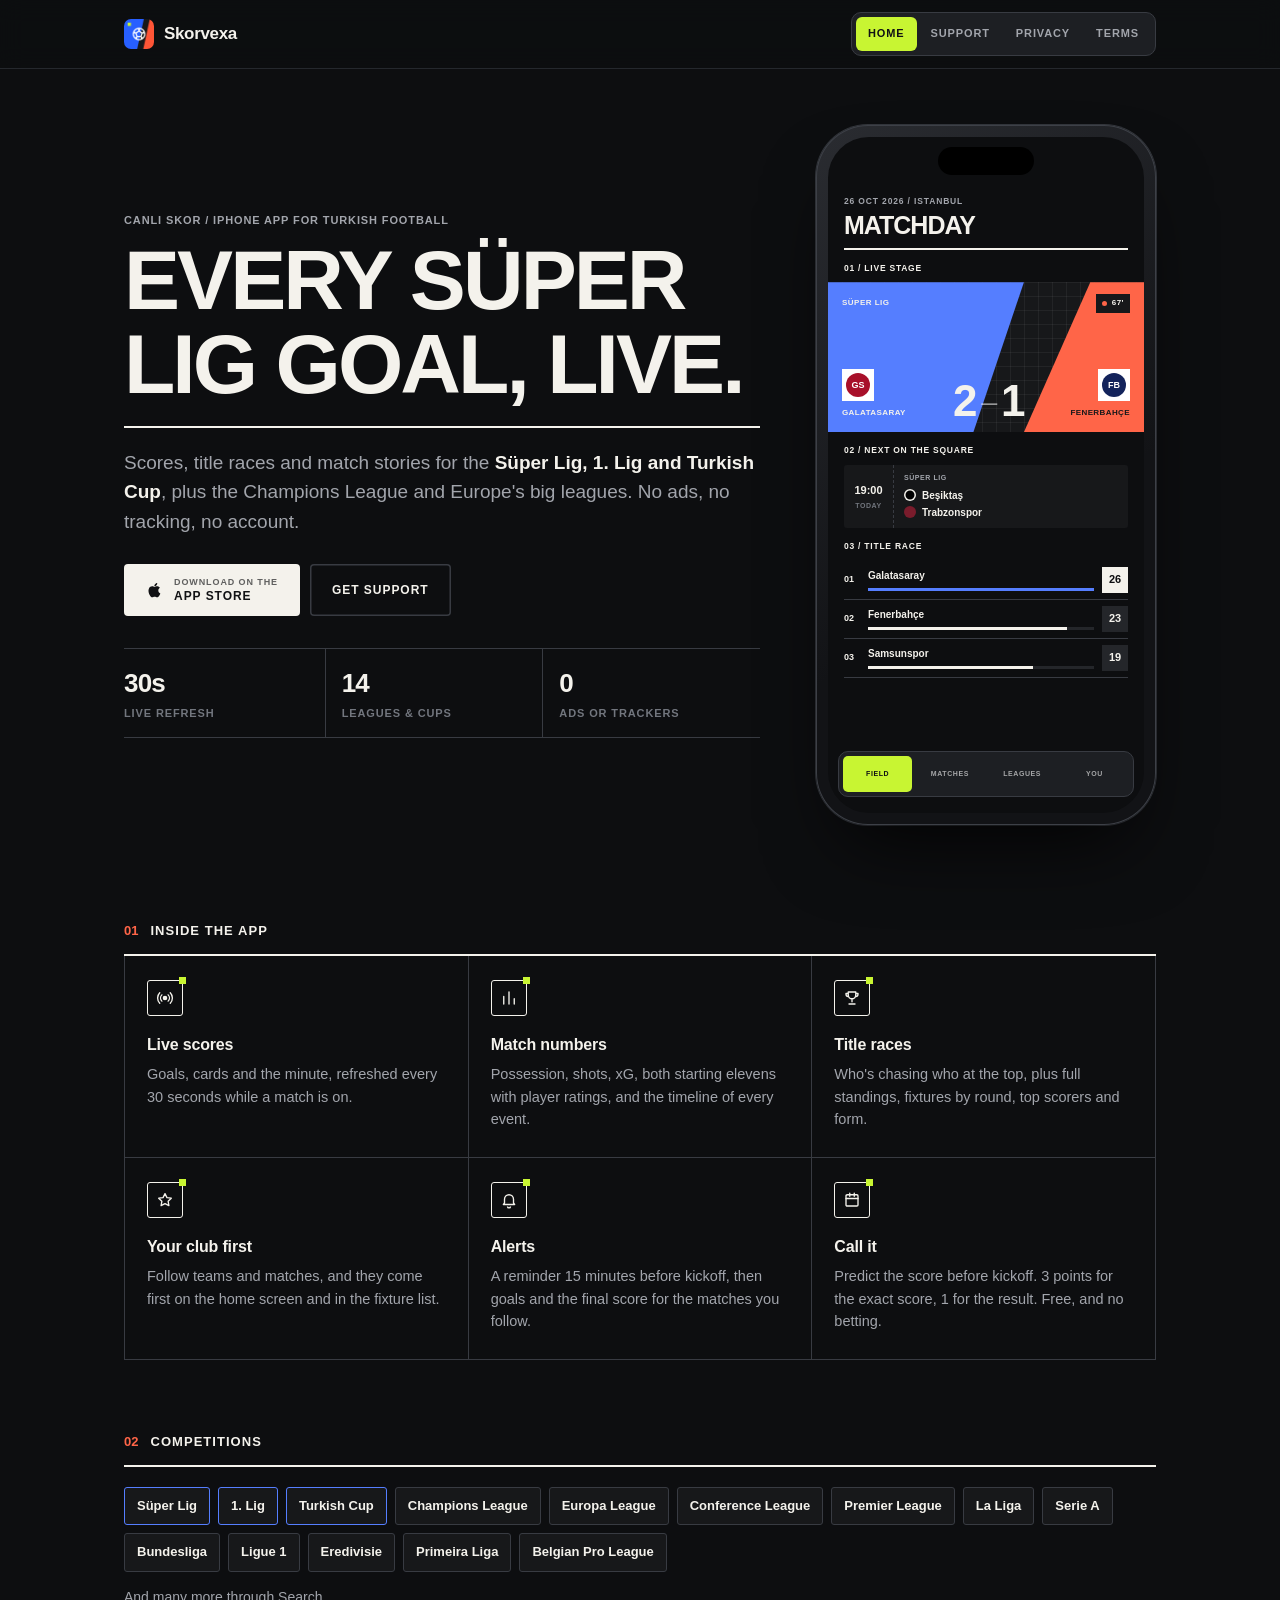
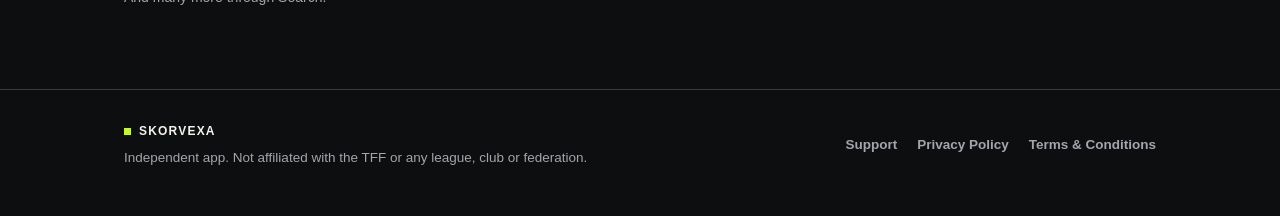
==== commit d706be8e: "Use the system font, like the app Drop the bundled Inter files; pages now render in San Francisco on" ====
--- a/index.html
+++ b/index.html
@@ -15,7 +15,6 @@
   <meta property="og:image" content="assets/icon-512.png">
   <link rel="icon" type="image/png" sizes="32x32" href="assets/favicon-32.png">
   <link rel="apple-touch-icon" href="assets/apple-touch-icon.png">
-  <link rel="preload" href="assets/fonts/inter-800.woff" as="font" type="font/woff" crossorigin>
   <link rel="stylesheet" href="assets/style.css">
 </head>
 <body>
--- a/assets/style.css
+++ b/assets/style.css
@@ -1,13 +1,8 @@
 /* Skorvexa – website styles.
    Same palette and type as the app (lib/config/theme.dart → Palette.dark,
    AppText): stadium ink, cobalt for data, signal orange for live, lime for
-   selection. Set in Inter, like the app. */
-
-@font-face { font-family: "Inter"; font-weight: 400; font-display: swap; src: url("fonts/inter-400.woff") format("woff"); }
-@font-face { font-family: "Inter"; font-weight: 500; font-display: swap; src: url("fonts/inter-500.woff") format("woff"); }
-@font-face { font-family: "Inter"; font-weight: 600; font-display: swap; src: url("fonts/inter-600.woff") format("woff"); }
-@font-face { font-family: "Inter"; font-weight: 700; font-display: swap; src: url("fonts/inter-700.woff") format("woff"); }
-@font-face { font-family: "Inter"; font-weight: 800; font-display: swap; src: url("fonts/inter-800.woff") format("woff"); }
+   selection. Uses the system font (San Francisco on Apple devices), like the app. */
+
 
 :root {
   color-scheme: dark;
@@ -35,8 +30,7 @@
   margin: 0;
   background: var(--bg);
   color: var(--text);
-  font: 500 16px/1.6 "Inter", -apple-system, BlinkMacSystemFont, "Segoe UI", Roboto, sans-serif;
-  font-feature-settings: "cv11", "calt";
+  font: 500 16px/1.6 -apple-system, BlinkMacSystemFont, "SF Pro Text", "Segoe UI", Roboto, "Helvetica Neue", Arial, sans-serif;
   -webkit-font-smoothing: antialiased;
   -moz-osx-font-smoothing: grayscale;
 }
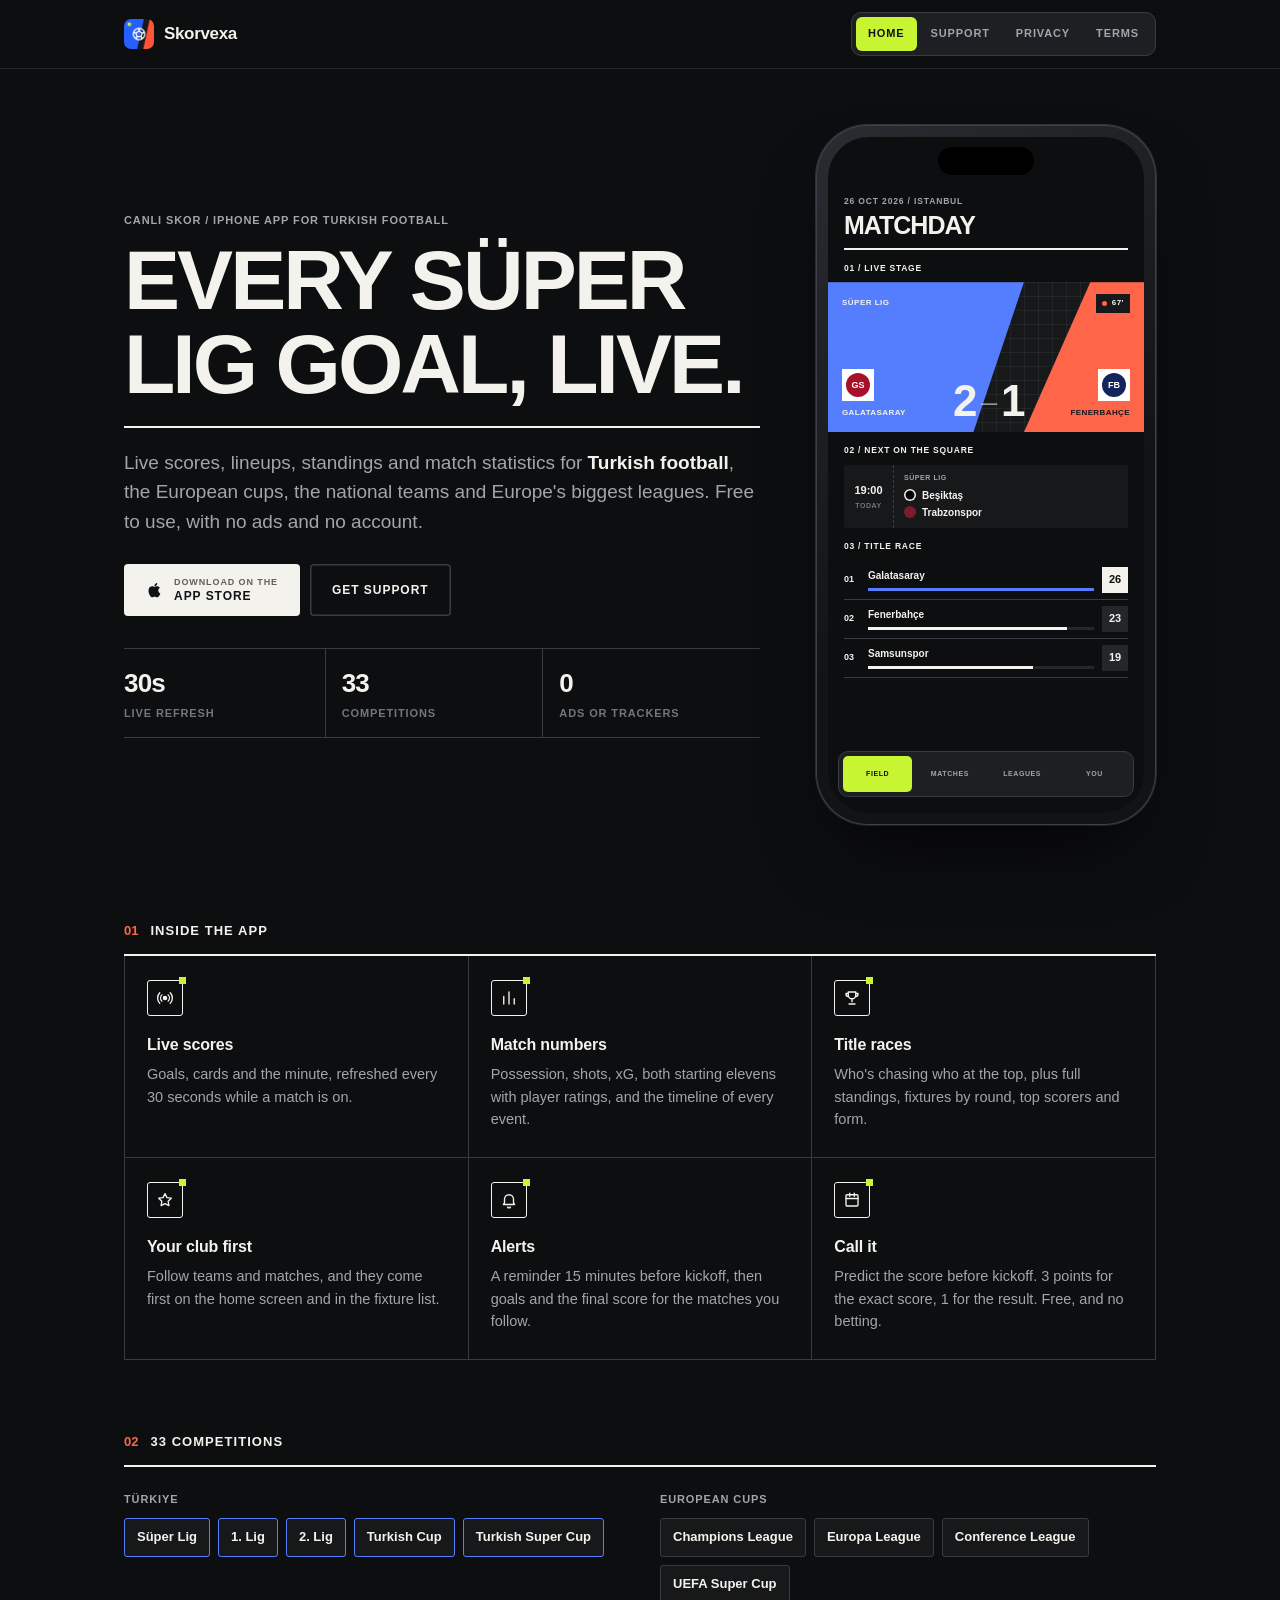
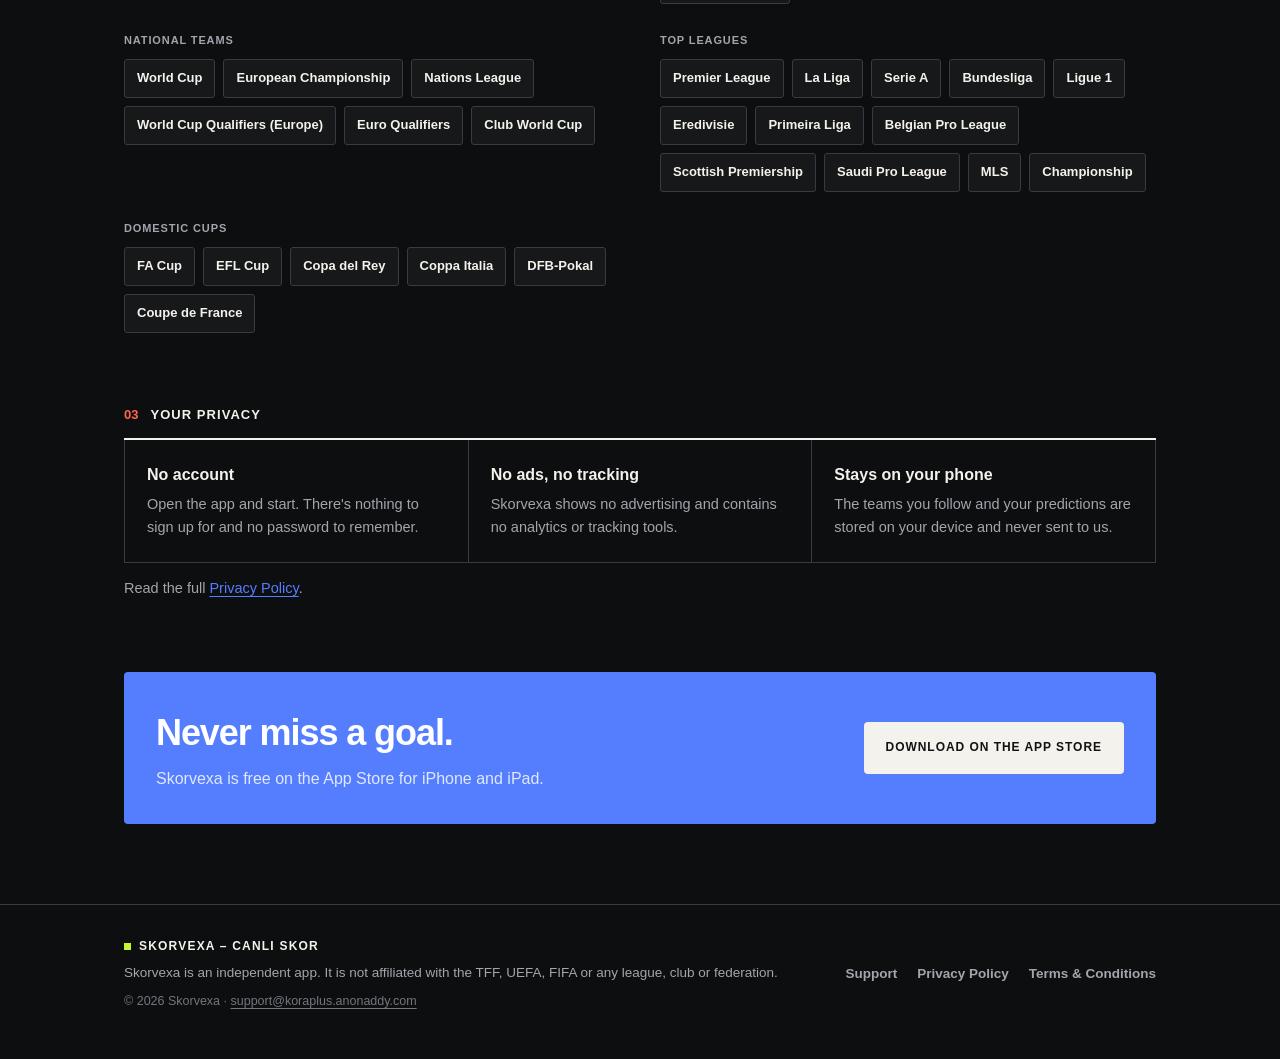
==== commit 561453d0: "Expand support, privacy and terms; add support e-mail Support: contact card with support@koraplus.an" ====
--- a/index.html
+++ b/index.html
@@ -3,16 +3,17 @@
 <head>
   <meta charset="utf-8">
   <meta name="viewport" content="width=device-width, initial-scale=1, viewport-fit=cover">
-  <title>Skorvexa – Canli Skor | Live scores for Turkish football</title>
-  <meta name="description" content="Skorvexa – Canli Skor: live scores, title races and match stories for the Süper Lig and European football. No ads, no tracking, no account.">
+  <title>Skorvexa – Canli Skor | Live football scores for Türkiye and Europe</title>
+  <meta name="description" content="Skorvexa – Canli Skor: live scores, lineups, standings and match statistics for the Süper Lig, Turkish football and 28 more top competitions. Free, no ads, no account.">
   <meta name="apple-itunes-app" content="app-id=6826925784">
   <meta name="theme-color" content="#0d0e10">
   <meta name="color-scheme" content="dark">
-  <meta property="og:title" content="Skorvexa – Canli Skor">
+  <meta property="og:title" content="Skorvexa – Canli Skor | Live football scores for Türkiye and Europe">
   <meta property="og:site_name" content="Skorvexa – Canli Skor">
-  <meta property="og:description" content="Live scores, title races and match stories for Turkish football.">
+  <meta property="og:description" content="Skorvexa – Canli Skor: live scores, lineups, standings and match statistics for the Süper Lig, Turkish football and 28 more top competitions. Free, no ads, no account.">
   <meta property="og:type" content="website">
-  <meta property="og:image" content="assets/icon-512.png">
+  <meta property="og:image" content="https://skorvexa.vercel.app/assets/icon-512.png">
+  <link rel="canonical" href="https://skorvexa.vercel.app/">
   <link rel="icon" type="image/png" sizes="32x32" href="assets/favicon-32.png">
   <link rel="apple-touch-icon" href="assets/apple-touch-icon.png">
   <link rel="stylesheet" href="assets/style.css">
@@ -37,7 +38,7 @@
         <p class="eyebrow">Canli Skor / iPhone app for Turkish football</p>
         <h1>Every Süper Lig goal, live.</h1>
         <hr class="rule">
-        <p class="lede">Scores, title races and match stories for the <strong>Süper Lig, 1. Lig and Turkish Cup</strong>, plus the Champions League and Europe's big leagues. No ads, no tracking, no account.</p>
+        <p class="lede">Live scores, lineups, standings and match statistics for <strong>Turkish football</strong>, the European cups, the national teams and Europe's biggest leagues. Free to use, with no ads and no account.</p>
 
         <div class="actions">
           <a class="button" href="https://apps.apple.com/app/id6826925784">
@@ -49,7 +50,7 @@
 
         <div class="stats">
           <div><b>30s</b><span>Live refresh</span></div>
-          <div><b>14</b><span>Leagues &amp; cups</span></div>
+          <div><b>33</b><span>Competitions</span></div>
           <div><b>0</b><span>Ads or trackers</span></div>
         </div>
       </div>
@@ -118,21 +119,53 @@
       </div>
     </div>
 
-    <div class="section-head"><span class="n">02</span><h2>Competitions</h2></div>
-    <div class="leagues">
-      <span class="tr">Süper Lig</span><span class="tr">1. Lig</span><span class="tr">Turkish Cup</span>
-      <span>Champions League</span><span>Europa League</span><span>Conference League</span>
-      <span>Premier League</span><span>La Liga</span><span>Serie A</span><span>Bundesliga</span>
-      <span>Ligue 1</span><span>Eredivisie</span><span>Primeira Liga</span><span>Belgian Pro League</span>
+    <div class="section-head"><span class="n">02</span><h2>33 competitions</h2></div>
+    <div class="comp-groups">
+      <div class="comp-group">
+        <h3>Türkiye</h3>
+        <div class="leagues"><span class="tr">Süper Lig</span><span class="tr">1. Lig</span><span class="tr">2. Lig</span><span class="tr">Turkish Cup</span><span class="tr">Turkish Super Cup</span></div>
+      </div>
+      <div class="comp-group">
+        <h3>European cups</h3>
+        <div class="leagues"><span>Champions League</span><span>Europa League</span><span>Conference League</span><span>UEFA Super Cup</span></div>
+      </div>
+      <div class="comp-group">
+        <h3>National teams</h3>
+        <div class="leagues"><span>World Cup</span><span>European Championship</span><span>Nations League</span><span>World Cup Qualifiers (Europe)</span><span>Euro Qualifiers</span><span>Club World Cup</span></div>
+      </div>
+      <div class="comp-group">
+        <h3>Top leagues</h3>
+        <div class="leagues"><span>Premier League</span><span>La Liga</span><span>Serie A</span><span>Bundesliga</span><span>Ligue 1</span><span>Eredivisie</span><span>Primeira Liga</span><span>Belgian Pro League</span><span>Scottish Premiership</span><span>Saudi Pro League</span><span>MLS</span><span>Championship</span></div>
+      </div>
+      <div class="comp-group">
+        <h3>Domestic cups</h3>
+        <div class="leagues"><span>FA Cup</span><span>EFL Cup</span><span>Copa del Rey</span><span>Coppa Italia</span><span>DFB-Pokal</span><span>Coupe de France</span></div>
+      </div>
     </div>
-    <p class="muted" style="margin-top:14px;font-size:14px">And many more through Search.</p>
+
+    <div class="section-head"><span class="n">03</span><h2>Your privacy</h2></div>
+    <div class="promise">
+      <div><h3>No account</h3><p>Open the app and start. There's nothing to sign up for and no password to remember.</p></div>
+      <div><h3>No ads, no tracking</h3><p>Skorvexa shows no advertising and contains no analytics or tracking tools.</p></div>
+      <div><h3>Stays on your phone</h3><p>The teams you follow and your predictions are stored on your device and never sent to us.</p></div>
+    </div>
+    <p class="muted more">Read the full <a href="privacy/">Privacy Policy</a>.</p>
+
+    <div class="cta">
+      <div>
+        <h2>Never miss a goal.</h2>
+        <p>Skorvexa is free on the App Store for iPhone and iPad.</p>
+      </div>
+      <a class="button" href="https://apps.apple.com/app/id6826925784">Download on the App Store</a>
+    </div>
   </main>
 
   <footer>
     <div class="wrap">
       <div>
-        <div class="sig"><i></i>Skorvexa</div>
-        <div>Independent app. Not affiliated with the TFF or any league, club or federation.</div>
+        <div class="sig"><i></i>Skorvexa – Canli Skor</div>
+        <div>Skorvexa is an independent app. It is not affiliated with the TFF, UEFA, FIFA or any league, club or federation.</div>
+        <div class="fine">© 2026 Skorvexa · <a href="mailto:support@koraplus.anonaddy.com">support@koraplus.anonaddy.com</a></div>
       </div>
       <nav aria-label="Footer">
         <a href="support/">Support</a>
--- a/assets/style.css
+++ b/assets/style.css
@@ -246,3 +246,37 @@
   :root { --bg: #fff; --surface: #fff; --text: #111; --text-2: #333; --border: #ccc; }
   .topbar, .actions, .skip, .phone { display: none; }
 }
+
+/* ── Home: competitions, privacy promise, closing call to action ─────── */
+.comp-groups { display: grid; grid-template-columns: 1fr 1fr; gap: 28px 40px; margin-top: 24px; }
+.comp-group h3 { margin: 0 0 4px; color: var(--text-2); font-size: 11px; font-weight: 700; letter-spacing: .08em; text-transform: uppercase; }
+.comp-group .leagues { margin-top: 10px; }
+.promise { display: grid; grid-template-columns: repeat(3, 1fr); gap: 0; border-left: 1px solid var(--border); }
+.promise > div { padding: 22px 22px 24px; border-right: 1px solid var(--border); border-bottom: 1px solid var(--border); }
+.promise h3 { margin: 0 0 6px; font-size: 16px; font-weight: 700; }
+.promise p { margin: 0; color: var(--text-2); font-size: 14.5px; line-height: 1.55; }
+.more { margin: 14px 0 0; font-size: 14.5px; }
+.cta { display: flex; align-items: center; justify-content: space-between; gap: 24px; flex-wrap: wrap; margin-top: 72px; padding: 32px; background: var(--cobalt); border-radius: var(--radius); }
+.cta h2 { margin: 0; font-size: clamp(26px, 4vw, 36px); font-weight: 800; letter-spacing: -.03em; color: #fff; }
+.cta p { margin: 4px 0 0; color: rgba(255,255,255,.82); }
+
+/* Legal pages: contents list and contact card */
+.toc { margin: 28px 0 0; padding: 18px 20px; background: var(--surface); border: 1px solid var(--border); border-radius: var(--radius); }
+.toc h2 { margin: 0 0 10px; color: var(--text-2); font-size: 11px; font-weight: 700; letter-spacing: .08em; text-transform: uppercase; }
+.toc ol { margin: 0; padding-left: 20px; columns: 2; column-gap: 28px; font-size: 14.5px; line-height: 1.9; }
+.toc a { color: var(--text); text-decoration: none; }
+.toc a:hover { color: var(--cobalt); }
+.doc { scroll-margin-top: 90px; }
+.doc h2 .n { color: var(--live); font-variant-numeric: tabular-nums; margin-right: 8px; }
+.contact-card { margin-top: 36px; padding: 22px; border: 1px solid var(--border); border-radius: var(--radius); background: var(--surface); }
+.contact-card h2 { margin: 0 0 6px; font-size: 17px; font-weight: 700; }
+.contact-card p { margin: 0; color: var(--text-2); font-size: 15px; }
+.steps { margin: 0; padding-left: 20px; color: var(--text-2); font-size: 15px; line-height: 1.7; }
+footer .fine { margin-top: 8px; color: var(--text-3); font-size: 12.5px; }
+footer .fine a { color: var(--text-3); }
+
+@media (max-width: 760px) {
+  .comp-groups, .promise { grid-template-columns: 1fr; }
+  .toc ol { columns: 1; }
+  .cta { padding: 24px; }
+}
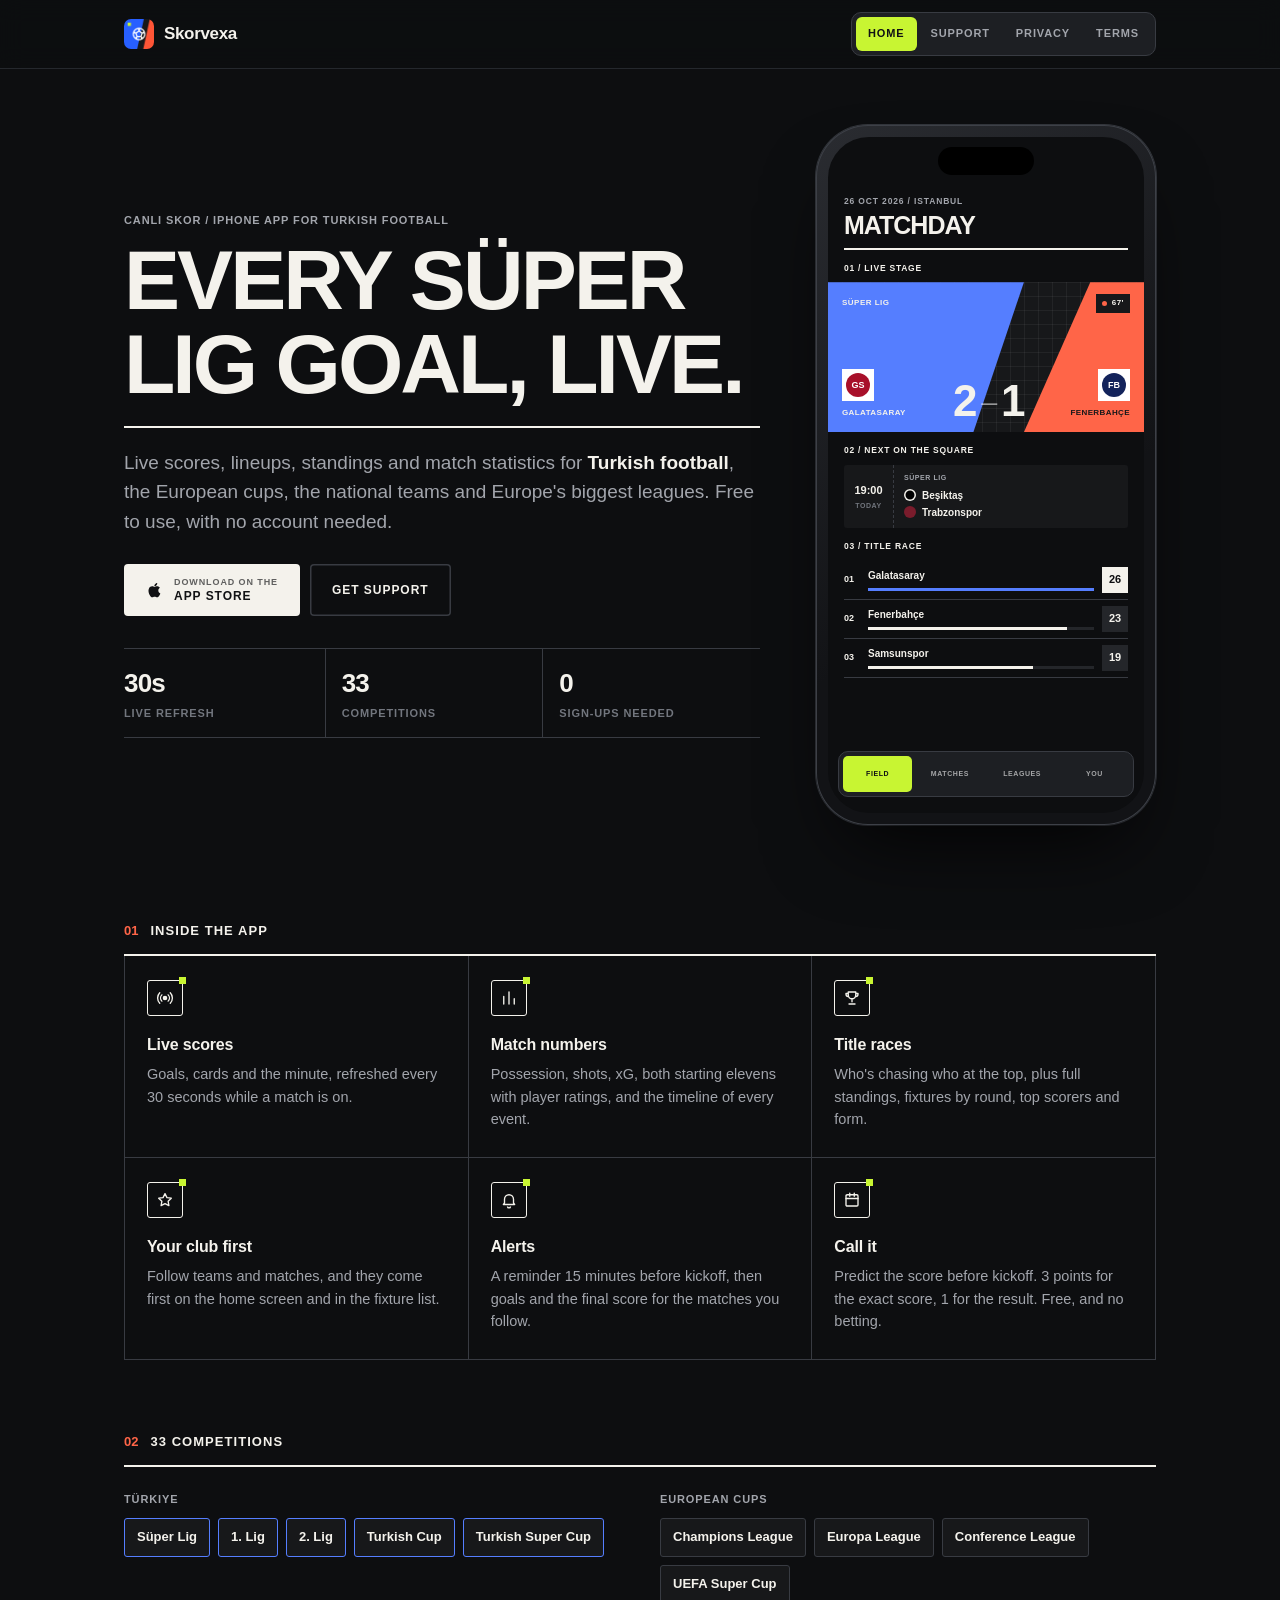
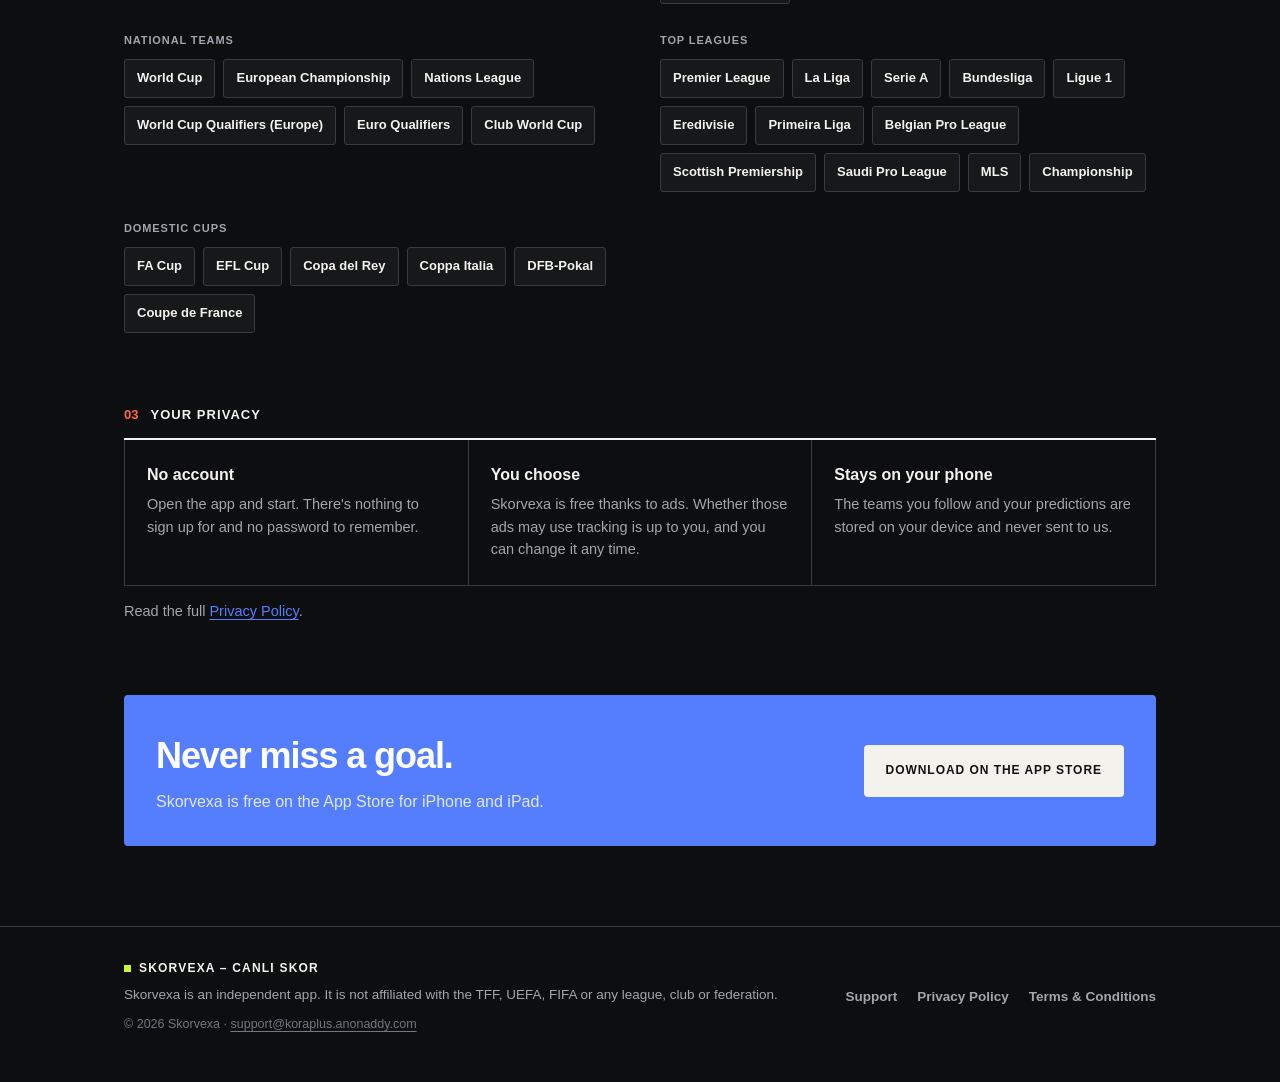
==== commit 1fdd7c6b: "Add ads disclosure, config.json and app-ads.txt" ====
--- a/index.html
+++ b/index.html
@@ -4,13 +4,13 @@
   <meta charset="utf-8">
   <meta name="viewport" content="width=device-width, initial-scale=1, viewport-fit=cover">
   <title>Skorvexa – Canli Skor | Live football scores for Türkiye and Europe</title>
-  <meta name="description" content="Skorvexa – Canli Skor: live scores, lineups, standings and match statistics for the Süper Lig, Turkish football and 28 more top competitions. Free, no ads, no account.">
+  <meta name="description" content="Skorvexa – Canli Skor: live scores, lineups, standings and match statistics for the Süper Lig, Turkish football and 28 more top competitions. Free, no account needed.">
   <meta name="apple-itunes-app" content="app-id=6826925784">
   <meta name="theme-color" content="#0d0e10">
   <meta name="color-scheme" content="dark">
   <meta property="og:title" content="Skorvexa – Canli Skor | Live football scores for Türkiye and Europe">
   <meta property="og:site_name" content="Skorvexa – Canli Skor">
-  <meta property="og:description" content="Skorvexa – Canli Skor: live scores, lineups, standings and match statistics for the Süper Lig, Turkish football and 28 more top competitions. Free, no ads, no account.">
+  <meta property="og:description" content="Skorvexa – Canli Skor: live scores, lineups, standings and match statistics for the Süper Lig, Turkish football and 28 more top competitions. Free, no account needed.">
   <meta property="og:type" content="website">
   <meta property="og:image" content="https://skorvexa.vercel.app/assets/icon-512.png">
   <link rel="canonical" href="https://skorvexa.vercel.app/">
@@ -38,7 +38,7 @@
         <p class="eyebrow">Canli Skor / iPhone app for Turkish football</p>
         <h1>Every Süper Lig goal, live.</h1>
         <hr class="rule">
-        <p class="lede">Live scores, lineups, standings and match statistics for <strong>Turkish football</strong>, the European cups, the national teams and Europe's biggest leagues. Free to use, with no ads and no account.</p>
+        <p class="lede">Live scores, lineups, standings and match statistics for <strong>Turkish football</strong>, the European cups, the national teams and Europe's biggest leagues. Free to use, with no account needed.</p>
 
         <div class="actions">
           <a class="button" href="https://apps.apple.com/app/id6826925784">
@@ -51,7 +51,7 @@
         <div class="stats">
           <div><b>30s</b><span>Live refresh</span></div>
           <div><b>33</b><span>Competitions</span></div>
-          <div><b>0</b><span>Ads or trackers</span></div>
+          <div><b>0</b><span>Sign-ups needed</span></div>
         </div>
       </div>
 
@@ -146,7 +146,7 @@
     <div class="section-head"><span class="n">03</span><h2>Your privacy</h2></div>
     <div class="promise">
       <div><h3>No account</h3><p>Open the app and start. There's nothing to sign up for and no password to remember.</p></div>
-      <div><h3>No ads, no tracking</h3><p>Skorvexa shows no advertising and contains no analytics or tracking tools.</p></div>
+      <div><h3>You choose</h3><p>Skorvexa is free thanks to ads. Whether those ads may use tracking is up to you, and you can change it any time.</p></div>
       <div><h3>Stays on your phone</h3><p>The teams you follow and your predictions are stored on your device and never sent to us.</p></div>
     </div>
     <p class="muted more">Read the full <a href="privacy/">Privacy Policy</a>.</p>
